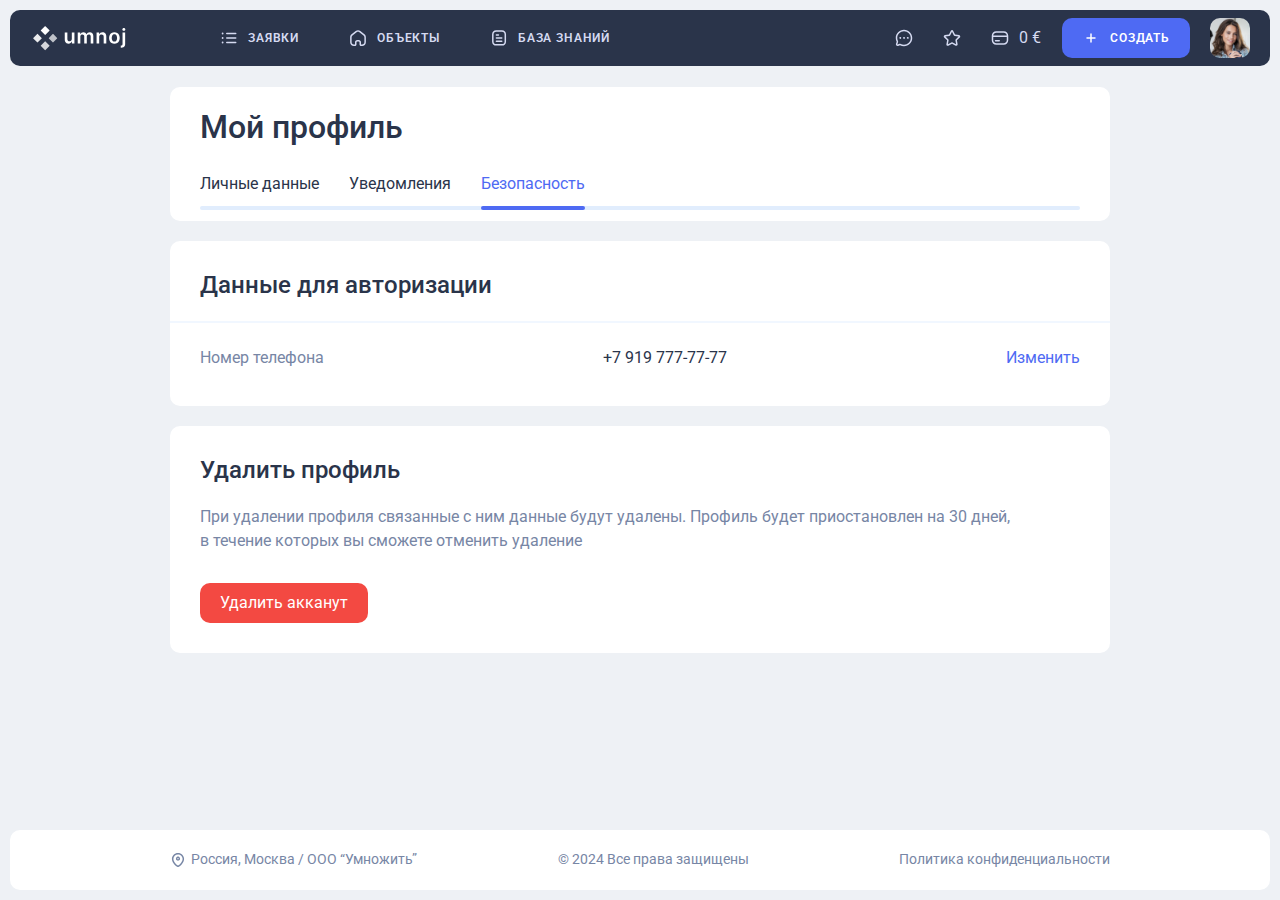
==== index.html @ 331d7b37 "safety" ====
<!DOCTYPE html>
<html lang="ru">
  <head>
    <meta charset="UTF-8" />
    <meta http-equiv="X-UA-Compatible" content="IE=edge" />
    <meta name="viewport" content="width=device-width, initial-scale=1.0" />
    <title>Umnoj Project</title>
    <link rel="stylesheet" href="css/style.css" />
    <link rel="stylesheet" href="css/media.css" />
  </head>

  <body>
    <header class="header">
      <div class="left">
        <a class="logo-dt" href="#">
          <img class="site-logo-dt" src="img/logo.svg" alt="" />
          <img class="site-logo-mob" src="img/logo-mob.svg" alt="" />
        </a>

        <nav class="nav-dt">
          <ul class="main-menu">
            <li>
              <a href="#"
                ><div class="icon">
                  <svg
                    xmlns="http://www.w3.org/2000/svg"
                    width="18"
                    height="18"
                    viewBox="0 0 18 18"
                    fill="none"
                  >
                    <path
                      fill-rule="evenodd"
                      clip-rule="evenodd"
                      d="M2.5875 3.59961C2.09044 3.59961 1.6875 4.00255 1.6875 4.49961C1.6875 4.99667 2.09044 5.39961 2.5875 5.39961H2.6625C3.15956 5.39961 3.5625 4.99667 3.5625 4.49961C3.5625 4.00255 3.15956 3.59961 2.6625 3.59961H2.5875ZM2.5875 8.09961C2.09044 8.09961 1.6875 8.50255 1.6875 8.99961C1.6875 9.49667 2.09044 9.89961 2.5875 9.89961H2.6625C3.15956 9.89961 3.5625 9.49667 3.5625 8.99961C3.5625 8.50255 3.15956 8.09961 2.6625 8.09961H2.5875ZM1.6875 13.4996C1.6875 13.0026 2.09044 12.5996 2.5875 12.5996H2.6625C3.15956 12.5996 3.5625 13.0026 3.5625 13.4996C3.5625 13.9967 3.15956 14.3996 2.6625 14.3996H2.5875C2.09044 14.3996 1.6875 13.9967 1.6875 13.4996ZM6.75 3.74961C6.33579 3.74961 6 4.0854 6 4.49961C6 4.91382 6.33579 5.24961 6.75 5.24961H15.75C16.1642 5.24961 16.5 4.91382 16.5 4.49961C16.5 4.0854 16.1642 3.74961 15.75 3.74961H6.75ZM6.75 8.24961C6.33579 8.24961 6 8.5854 6 8.99961C6 9.41382 6.33579 9.74961 6.75 9.74961H15.75C16.1642 9.74961 16.5 9.41382 16.5 8.99961C16.5 8.5854 16.1642 8.24961 15.75 8.24961H6.75ZM6.75 12.7496C6.33579 12.7496 6 13.0854 6 13.4996C6 13.9138 6.33579 14.2496 6.75 14.2496H15.75C16.1642 14.2496 16.5 13.9138 16.5 13.4996C16.5 13.0854 16.1642 12.7496 15.75 12.7496H6.75Z"
                      fill="#D5DAF1"
                    />
                  </svg>
                </div>
                Заявки</a
              >
              <ul class="submenu">
                <li>
                  <a href="#" class="active">
                    <div class="butt">
                      <svg
                        xmlns="http://www.w3.org/2000/svg"
                        width="18"
                        height="18"
                        viewBox="0 0 18 18"
                        fill="none"
                      >
                        <path
                          fill-rule="evenodd"
                          clip-rule="evenodd"
                          d="M10.3942 3.18125C9.57675 2.5359 8.42325 2.5359 7.6058 3.18125L3.4808 6.43783C2.94033 6.86452 2.625 7.51521 2.625 8.20381V13.125C2.625 14.3677 3.63236 15.375 4.875 15.375H6V13.125C6 11.8824 7.00736 10.875 8.25 10.875H9.75C10.9926 10.875 12 11.8824 12 13.125V15.375H13.125C14.3676 15.375 15.375 14.3677 15.375 13.125V8.20381C15.375 7.51521 15.0597 6.86452 14.5192 6.43783L10.3942 3.18125ZM6.67634 2.00392C8.03874 0.928338 9.96126 0.92834 11.3237 2.00393L15.4487 5.26051C16.3495 5.97166 16.875 7.05614 16.875 8.20381V13.125C16.875 15.1961 15.1961 16.875 13.125 16.875H12C11.1716 16.875 10.5 16.2034 10.5 15.375V13.125C10.5 12.7108 10.1642 12.375 9.75 12.375H8.25C7.83579 12.375 7.5 12.7108 7.5 13.125V15.375C7.5 16.2034 6.82843 16.875 6 16.875H4.875C2.80393 16.875 1.125 15.1961 1.125 13.125V8.20381C1.125 7.05614 1.65054 5.97165 2.55133 5.2605L6.67634 2.00392Z"
                          fill="white"
                        />
                      </svg>
                      <div class="item">
                        <span class="title">Покупатели</span>
                        <span class="descr">Заявки на покупку</span>
                      </div>
                    </div>
                  </a>
                </li>
                <li>
                  <a href="#" class="active">
                    <div class="butt">
                      <svg
                        xmlns="http://www.w3.org/2000/svg"
                        width="18"
                        height="18"
                        viewBox="0 0 18 18"
                        fill="none"
                      >
                        <path
                          fill-rule="evenodd"
                          clip-rule="evenodd"
                          d="M10.8004 2.70001C12.0004 2.70001 13.1254 3.22501 13.9504 4.05001C14.7754 4.87501 15.3004 6.00001 15.3004 7.27501C15.3004 8.47501 14.7754 9.60001 13.9504 10.425C12.8254 11.55 11.1754 12 9.60039 11.55L6.00039 15.15C5.92539 15.3 5.70039 15.375 5.55039 15.375L3.22539 15.6H3.15039C2.92539 15.6 2.77539 15.525 2.62539 15.375C2.47539 15.225 2.40039 15 2.40039 14.775L2.62539 12.45C2.62539 12.3 2.70039 12.15 2.85039 12L6.45039 8.40001C6.00039 6.82501 6.45039 5.17501 7.65039 4.05001C8.47539 3.15001 9.60039 2.70001 10.8004 2.70001ZM9.97539 10.125C11.0254 10.425 12.1504 10.125 12.9004 9.37501C13.4254 8.77501 13.8004 8.02501 13.8004 7.12501C13.8004 6.37501 13.5004 5.62501 12.9004 5.02501C11.7004 3.90001 9.75039 3.90001 8.62539 5.02501C7.87539 5.77501 7.57539 6.90001 7.87539 7.95001V8.02501C7.87539 8.06251 7.89414 8.10001 7.91289 8.13751C7.93164 8.17501 7.95039 8.21251 7.95039 8.25001C8.10039 8.47501 8.02539 8.85001 7.80039 9.07501L4.05039 12.825L3.97539 14.025L5.17539 13.95L8.92539 10.2C9.15039 9.97501 9.45039 9.90001 9.75039 10.05C9.78789 10.05 9.82539 10.0688 9.86289 10.0875C9.90039 10.1063 9.93789 10.125 9.97539 10.125ZM12.3754 6.37501C12.3754 6.78923 12.0396 7.12501 11.6254 7.12501C11.2112 7.12501 10.8754 6.78923 10.8754 6.37501C10.8754 5.9608 11.2112 5.62501 11.6254 5.62501C12.0396 5.62501 12.3754 5.9608 12.3754 6.37501Z"
                          fill="white"
                        />
                      </svg>
                      <div class="item">
                        <span class="title">Арендаторы</span>
                        <span class="descr">Заявки на аренду</span>
                      </div>
                    </div>
                  </a>
                </li>
                <li>
                  <a href="#">
                    <div class="butt">
                      <svg
                        xmlns="http://www.w3.org/2000/svg"
                        width="18"
                        height="18"
                        viewBox="0 0 18 18"
                        fill="none"
                      >
                        <path
                          fill-rule="evenodd"
                          clip-rule="evenodd"
                          d="M5.25 5.25C5.25 3.17893 6.92893 1.5 9 1.5C11.0711 1.5 12.75 3.17893 12.75 5.25C12.75 7.32107 11.0711 9 9 9C6.92893 9 5.25 7.32107 5.25 5.25ZM9 3C7.75736 3 6.75 4.00736 6.75 5.25C6.75 6.49264 7.75736 7.5 9 7.5C10.2426 7.5 11.25 6.49264 11.25 5.25C11.25 4.00736 10.2426 3 9 3ZM5.01557 11.9694C4.70639 12.0798 4.5 12.3727 4.5 12.701V13.6876C4.5 14.1218 4.88454 14.4553 5.31434 14.3939L6.03015 14.2916C8.00005 14.0102 9.99995 14.0102 11.9698 14.2916L12.6857 14.3939C13.1155 14.4553 13.5 14.1218 13.5 13.6876V12.701C13.5 12.3727 13.2936 12.0798 12.9844 11.9694C10.4078 11.0492 7.59216 11.0492 5.01557 11.9694ZM4.51107 10.5568C7.4139 9.52007 10.5861 9.52007 13.4889 10.5568C14.3951 10.8804 15 11.7388 15 12.701V13.6876C15 15.0346 13.807 16.0693 12.4735 15.8788L11.7577 15.7766C9.92852 15.5153 8.07148 15.5153 6.24228 15.7766L5.52647 15.8788C4.19302 16.0693 3 15.0346 3 13.6876V12.701C3 11.7388 3.60489 10.8804 4.51107 10.5568Z"
                          fill="white"
                        />
                      </svg>
                      <div class="item">
                        <span class="title">Собственники</span>
                        <span class="descr">Заявки на продажу</span>
                      </div>
                    </div>
                  </a>
                </li>
                <li>
                  <a href="#">
                    <div class="butt">
                      <svg
                        xmlns="http://www.w3.org/2000/svg"
                        width="18"
                        height="18"
                        viewBox="0 0 18 18"
                        fill="none"
                      >
                        <path
                          fill-rule="evenodd"
                          clip-rule="evenodd"
                          d="M6 2.25C4.75736 2.25 3.75 3.25736 3.75 4.5V13.5C3.75 14.7426 4.75736 15.75 6 15.75H12C13.2426 15.75 14.25 14.7426 14.25 13.5V6.75H12.75C11.5074 6.75 10.5 5.74264 10.5 4.5V2.25H6ZM12 3.57154V4.5C12 4.91421 12.3358 5.25 12.75 5.25H13.3987L12 3.57154ZM2.25 4.5C2.25 2.42893 3.92893 0.75 6 0.75H10.5474C11.2152 0.75 11.8484 1.0466 12.2759 1.55959L15.2285 5.10266C15.5655 5.50702 15.75 6.01672 15.75 6.54308V13.5C15.75 15.5711 14.0711 17.25 12 17.25H6C3.92893 17.25 2.25 15.5711 2.25 13.5V4.5ZM5.25 9C5.25 8.58579 5.58579 8.25 6 8.25H12C12.4142 8.25 12.75 8.58579 12.75 9C12.75 9.41421 12.4142 9.75 12 9.75H6C5.58579 9.75 5.25 9.41421 5.25 9ZM5.25 12.75C5.25 12.3358 5.58579 12 6 12H9C9.41421 12 9.75 12.3358 9.75 12.75C9.75 13.1642 9.41421 13.5 9 13.5H6C5.58579 13.5 5.25 13.1642 5.25 12.75Z"
                          fill="white"
                        />
                      </svg>
                      <div class="item">
                        <span class="title">Мои заявки</span>
                        <span class="descr">Заявки, созданные мной</span>
                      </div>
                    </div>
                  </a>
                </li>
                <a href="#" class="create-button">Создать заявку</a>
              </ul>
            </li>
            <li>
              <a href="#"
                ><div class="icon">
                  <svg
                    xmlns="http://www.w3.org/2000/svg"
                    width="18"
                    height="18"
                    viewBox="0 0 18 18"
                    fill="none"
                  >
                    <path
                      fill-rule="evenodd"
                      clip-rule="evenodd"
                      d="M10.3942 3.18128C9.57675 2.53593 8.42325 2.53593 7.6058 3.18128L3.4808 6.43786C2.94033 6.86455 2.625 7.51524 2.625 8.20384V13.125C2.625 14.3677 3.63236 15.375 4.875 15.375H6V13.125C6 11.8824 7.00736 10.875 8.25 10.875H9.75C10.9926 10.875 12 11.8824 12 13.125V15.375H13.125C14.3676 15.375 15.375 14.3677 15.375 13.125V8.20384C15.375 7.51524 15.0597 6.86455 14.5192 6.43786L10.3942 3.18128ZM6.67634 2.00395C8.03874 0.928368 9.96126 0.92837 11.3237 2.00396L15.4487 5.26054C16.3495 5.97169 16.875 7.05617 16.875 8.20384V13.125C16.875 15.1961 15.1961 16.875 13.125 16.875H12C11.1716 16.875 10.5 16.2035 10.5 15.375V13.125C10.5 12.7108 10.1642 12.375 9.75 12.375H8.25C7.83579 12.375 7.5 12.7108 7.5 13.125V15.375C7.5 16.2035 6.82843 16.875 6 16.875H4.875C2.80393 16.875 1.125 15.1961 1.125 13.125V8.20384C1.125 7.05617 1.65054 5.97169 2.55133 5.26053L6.67634 2.00395Z"
                      fill="#D5DAF1"
                    />
                  </svg>
                </div>
                объекты</a
              >
            </li>
            <li>
              <a href="#"
                ><div class="icon">
                  <svg
                    xmlns="http://www.w3.org/2000/svg"
                    width="18"
                    height="18"
                    viewBox="0 0 18 18"
                    fill="none"
                  >
                    <path
                      fill-rule="evenodd"
                      clip-rule="evenodd"
                      d="M11.9306 1.3125L11.931 1.3125C13.1434 1.3125 14.195 1.71351 14.9428 2.48524C15.6877 3.25405 16.0613 4.31858 16.0613 5.51775V12.4148C16.0613 13.6084 15.6904 14.6681 14.9516 15.4356C14.2101 16.2061 13.1668 16.6103 11.9634 16.6177L11.9587 16.6178L11.9544 16.6178L11.9416 16.6178L11.8927 16.6178L11.7085 16.6178L11.0539 16.6181L9.07201 16.6189L7.09198 16.6196L6.43968 16.6199L6.25695 16.62L6.20881 16.62L6.19647 16.62L6.19334 16.62H6.19256H6.19236L6.192 15.87L6.19229 16.62H6.192C4.97956 16.62 3.92808 16.219 3.18053 15.4472C2.43582 14.6783 2.0625 13.6138 2.0625 12.4148V5.51775C2.0625 4.32425 2.43314 3.26467 3.17175 2.49726C3.91314 1.72695 4.95631 1.32293 6.15963 1.31551L6.16425 1.31549V1.3155L6.16847 1.3155L6.1812 1.31549L6.23011 1.31547L6.41424 1.31537L7.06871 1.31503L9.05061 1.314L11.0308 1.31297L11.6832 1.31263L11.8659 1.31253L11.9141 1.31251L11.9264 1.3125L11.9296 1.3125L11.9303 1.3125L11.9305 1.3125L11.931 2.0625L11.9306 1.3125ZM11.9313 2.8125C11.9313 2.8125 11.9313 2.8125 11.9312 2.8125L11.9311 2.8125L11.931 2.8125L11.9303 2.8125L11.9272 2.8125L11.9149 2.81251L11.8667 2.81253L11.684 2.81263L11.0316 2.81297L9.05139 2.814L6.16686 2.8155C5.30121 2.82126 4.66917 3.10451 4.2525 3.53743C3.83273 3.97358 3.5625 4.63375 3.5625 5.51775V12.4148C3.5625 13.3037 3.83493 13.9668 4.25797 14.4036C4.67817 14.8374 5.31644 15.12 6.192 15.12H6.19276L6.19588 15.12L6.20822 15.12L6.25636 15.12L6.4391 15.1199L7.09139 15.1196L9.07143 15.1189L11.9541 15.1178C11.9548 15.1178 11.9555 15.1178 11.9562 15.1178C12.8217 15.112 13.454 14.8286 13.8709 14.3954C14.2909 13.959 14.5613 13.2986 14.5613 12.4148V5.51775C14.5613 4.62893 14.2887 3.96582 13.8655 3.52901C13.4451 3.09517 12.8067 2.81257 11.9313 2.8125ZM5.62181 5.89478C5.62181 5.48056 5.95759 5.14478 6.37181 5.14478H8.43806C8.85227 5.14478 9.18806 5.48056 9.18806 5.89478C9.18806 6.30899 8.85227 6.64478 8.43806 6.64478H6.37181C5.95759 6.64478 5.62181 6.30899 5.62181 5.89478ZM5.62172 9.02763C5.62172 8.61341 5.95751 8.27763 6.37172 8.27763H11.7867C12.2009 8.27763 12.5367 8.61341 12.5367 9.02763C12.5367 9.44184 12.2009 9.77763 11.7867 9.77763H6.37172C5.95751 9.77763 5.62172 9.44184 5.62172 9.02763ZM5.62172 12.1674C5.62172 11.7532 5.95751 11.4174 6.37172 11.4174H11.7867C12.2009 11.4174 12.5367 11.7532 12.5367 12.1674C12.5367 12.5816 12.2009 12.9174 11.7867 12.9174H6.37172C5.95751 12.9174 5.62172 12.5816 5.62172 12.1674Z"
                      fill="#D5DAF1"
                    />
                  </svg>
                </div>
                база знаний</a
              >
            </li>
          </ul>
        </nav>
      </div>
      <div class="right">
        <div class="buttons">
          <div class="button">
            <svg
              xmlns="http://www.w3.org/2000/svg"
              width="18"
              height="18"
              viewBox="0 0 18 18"
              fill="none"
            >
              <path
                fill-rule="evenodd"
                clip-rule="evenodd"
                d="M2.25 9C2.25 5.27208 5.27208 2.25 9 2.25C12.7279 2.25 15.75 5.27208 15.75 9C15.75 12.7279 12.7279 15.75 9 15.75C7.81307 15.75 6.69979 15.4443 5.73229 14.9079C5.36294 14.7031 4.90425 14.6411 4.46977 14.7947L2.57783 15.4632C2.45893 15.5052 2.34441 15.3907 2.38642 15.2718L3.08263 13.3015C3.23024 12.8838 3.17857 12.4431 2.99278 12.0817C2.5182 11.1587 2.25 10.1118 2.25 9ZM9 0.75C4.44365 0.75 0.75 4.44365 0.75 9C0.75 10.3559 1.07766 11.6374 1.65878 12.7676C1.66527 12.7802 1.66754 12.7907 1.66808 12.7971C1.66833 12.8 1.6682 12.8017 1.66811 12.8024L0.972119 14.772C0.509994 16.0799 1.76977 17.3396 3.07758 16.8775L4.96889 16.2092C4.96942 16.2091 4.97046 16.209 4.97211 16.2091C4.97279 16.2091 4.97357 16.2092 4.97446 16.2093C4.9811 16.21 4.99204 16.2126 5.00497 16.2198C6.18933 16.8764 7.55216 17.25 9 17.25C13.5563 17.25 17.25 13.5563 17.25 9C17.25 4.44365 13.5563 0.75 9 0.75ZM6.22501 9.03711C6.22501 9.55488 5.80527 9.97461 5.28751 9.97461C4.76974 9.97461 4.35001 9.55488 4.35001 9.03711C4.35001 8.51934 4.76974 8.09961 5.28751 8.09961C5.80527 8.09961 6.22501 8.51934 6.22501 9.03711ZM9.97501 9.03711C9.97501 9.55488 9.55527 9.97461 9.03751 9.97461C8.51974 9.97461 8.10001 9.55488 8.10001 9.03711C8.10001 8.51934 8.51974 8.09961 9.03751 8.09961C9.55527 8.09961 9.97501 8.51934 9.97501 9.03711ZM12.7875 9.97461C13.3053 9.97461 13.725 9.55488 13.725 9.03711C13.725 8.51934 13.3053 8.09961 12.7875 8.09961C12.2697 8.09961 11.85 8.51934 11.85 9.03711C11.85 9.55488 12.2697 9.97461 12.7875 9.97461Z"
                fill="#D5DAF1"
              />
            </svg>
          </div>
          <div class="button">
            <svg
              xmlns="http://www.w3.org/2000/svg"
              width="18"
              height="18"
              viewBox="0 0 18 18"
              fill="none"
            >
              <path
                fill-rule="evenodd"
                clip-rule="evenodd"
                d="M8.99916 2.77482L7.27733 6.24388L7.2758 6.24695C7.07512 6.64669 6.69371 6.9251 6.25398 6.9965L6.24137 6.99855L6.24135 6.99844L2.3978 7.55546L5.19252 10.2492L5.19543 10.252C5.51895 10.5672 5.6659 11.022 5.58972 11.4658L5.58917 11.469L4.91921 15.2743L8.3675 13.4665C8.771 13.2487 9.25605 13.2495 9.65873 13.4661L13.0942 15.2665L12.4266 11.4741C12.3421 11.0248 12.492 10.5619 12.8243 10.2472L15.5966 7.55489L11.757 6.99844L11.7531 6.99788L11.7531 6.99787C11.3061 6.93073 10.9197 6.64903 10.72 6.24199L8.99916 2.77482ZM8.56012 1.19584C8.90664 1.08014 9.28601 1.1066 9.61448 1.27201C9.88037 1.4053 10.0951 1.61921 10.2302 1.88138L10.2354 1.89146L10.2353 1.8915L12.038 5.5235L16.0616 6.10661C16.4257 6.15601 16.7526 6.34919 16.9726 6.63923C17.3932 7.19078 17.3311 7.97285 16.827 8.45093L13.9152 11.2787L14.6177 15.2686C14.6189 15.2757 14.6201 15.2828 14.6211 15.2899C14.7298 16.0307 14.2268 16.7227 13.487 16.8451L13.4801 16.8463L13.4801 16.8462C13.1861 16.8921 12.8853 16.8448 12.6203 16.7115L12.6091 16.7058L12.6092 16.7058L9.01342 14.8215L5.39379 16.7192L5.38295 16.7249L5.38291 16.7248C4.71442 17.0615 3.90604 16.8068 3.54529 16.16L3.53704 16.1449C3.39757 15.8807 3.34628 15.5753 3.39588 15.2761L3.39711 15.2686L3.39714 15.2686L4.09954 11.2791L1.1628 8.44844L1.15369 8.43966L1.15377 8.43959C0.616448 7.90392 0.615693 7.03517 1.14982 6.49775L1.15143 6.49613L1.15293 6.49463C1.16128 6.48628 1.16983 6.47813 1.17857 6.47018C1.38155 6.28551 1.63506 6.15873 1.9116 6.11056C1.91862 6.10934 1.92566 6.10822 1.93271 6.1072L5.96029 5.5235L7.76177 1.89394C7.92283 1.56439 8.21026 1.31191 8.56012 1.19584Z"
                fill="#D5DAF1"
              />
            </svg>
          </div>
          <div class="button">
            <svg
              xmlns="http://www.w3.org/2000/svg"
              width="18"
              height="18"
              viewBox="0 0 18 18"
              fill="none"
            >
              <path
                fill-rule="evenodd"
                clip-rule="evenodd"
                d="M0.75 6.75C0.75 4.26472 2.76472 2.25 5.25 2.25H12.75C15.2353 2.25 17.25 4.26472 17.25 6.75V7.125V11.25C17.25 13.7353 15.2353 15.75 12.75 15.75H5.25C2.76472 15.75 0.75 13.7353 0.75 11.25V7.125V6.75ZM2.25 7.875V11.25C2.25 12.9069 3.59315 14.25 5.25 14.25H12.75C14.4069 14.25 15.75 12.9069 15.75 11.25V7.875H2.25ZM15.7268 6.375H2.27321C2.45775 4.89513 3.72014 3.75 5.25 3.75H12.75C14.2799 3.75 15.5423 4.89513 15.7268 6.375ZM3.75 11.625C3.75 11.2108 4.08579 10.875 4.5 10.875H8.25C8.66421 10.875 9 11.2108 9 11.625C9 12.0392 8.66421 12.375 8.25 12.375H4.5C4.08579 12.375 3.75 12.0392 3.75 11.625Z"
                fill="#D5DAF1"
              /></svg
            ><span>0 €</span>
          </div>
        </div>
        <div class="create">
          <svg
            xmlns="http://www.w3.org/2000/svg"
            width="18"
            height="18"
            viewBox="0 0 18 18"
            fill="none"
          >
            <path
              fill-rule="evenodd"
              clip-rule="evenodd"
              d="M9 4.25C9.41421 4.25 9.75 4.58579 9.75 5V8.2501H13C13.4142 8.2501 13.75 8.58588 13.75 9.0001C13.75 9.41431 13.4142 9.7501 13 9.7501H9.75V13C9.75 13.4142 9.41421 13.75 9 13.75C8.58578 13.75 8.25 13.4142 8.25 13V9.7501H5C4.58579 9.7501 4.25 9.41431 4.25 9.0001C4.25 8.58588 4.58579 8.2501 5 8.2501H8.25V5C8.25 4.58579 8.58578 4.25 9 4.25Z"
              fill="white"
            /></svg
          >создать
        </div>
        <div class="avatar">
          <img src="img/b246d6427f2cd9bc9287eee5fef7f5a1.png" alt="" />
        </div>
      </div>
    </header>
    <main>
      <section class="head-profile">
        <div class="container">
          <div class="wrapper">
            <h3>Мой профиль</h3>
            <ul>
              <li class="personal-data-btn ">Личные данные</li>
              <li class="notifications-btn">Уведомления</li>
              <li class="safety-btn active">Безопасность</li>
            </ul>
          </div>
        </div>
      </section>
      <div class="safety active">
        <section class="">
          <div class="container">
            <div class="wrapper">
              <h4>Данные для авторизации</h4>
              <div class="line"></div>
              <ul>
                <li>
                  <div class="title">Номер телефона</div>
                  <div class="phone">+7 919 777-77-77</div>
                  <div class="edit">Изменить</div>
                </li>
              </ul>
            </div>
          </div>
        </section>
        <section>
          <div class="container">
            <div class="wrapper">
              <h4>Удалить профиль</h4>
              <div class="info">При удалении профиля связанные с ним данные будут удалены. Профиль будет приостановлен на 30 дней, в течение которых вы сможете отменить удаление</div>
              <div class="delete-butt">Удалить акканут</div>
            </div>
          </div>
        </section>
      </div>
      <div class="notifications">
        <section class="your-notifications">
          <div class="container">
            <div class="wrapper">
              <h4>Ваши уведомления</h4>
              <div class="line"></div>
              <ul>
                <li>
                  <div class="title">Все входящие сообщения</div>
                  <div class="toggle"><div class="circle"></div></div>
                </li>
                <li>
                  <div class="title">Новые, подходящие мне заявки</div>
                  <div class="toggle"><div class="circle"></div></div>
                </li>
                <li>
                  <div class="title">Отклики на мои заявки</div>
                  <div class="toggle"><div class="circle"></div></div>
                </li>
                <li>
                  <div class="title">Получение контактов</div>
                  <div class="toggle"><div class="circle"></div></div>
                </li>
                <li>
                  <div class="title">Акции и новости Umnoj</div>
                  <div class="toggle"><div class="circle"></div></div>
                </li>
              </ul>
            </div>
          </div>
        </section>
        <section class="list-notifications">
          <div class="container">
            <div class="wrapper">
              <h4>Где вы получаете уведомления</h4>
              <div class="line"></div>
              <ul>
                <li>
                  <div class="title">
                    По эл. почте<span> — info@umnoj.com</span>
                  </div>
                  <div class="right">
                    <div class="edit">Изменить</div>
                    <div class="toggle"><div class="circle"></div></div>
                  </div>
                </li>
                <li>
                  <div class="title">В Telegram</div>
                  <div class="right">
                    <div class="edit">Добавить Telegram</div>
                    <div class="toggle"><div class="circle"></div></div>
                  </div>
                </li>
              </ul>
            </div>
          </div>
        </section>
      </div>
      <div class="personal-data ">
        <section class="info-profile">
          <div class="container">
            <div class="wrapper">
              <div class="cart">
                <div class="avatar">
                  <img src="img/b246d6427f2cd9bc9287eee5fef7f5a1.png" alt="" />
                </div>
                <div class="id-info">
                  <div class="id-prf">ID: <span>2348212</span></div>
                  <div class="time-prf">На сайте: <span>8 месяцев</span></div>
                </div>
                <div class="info-prf">
                  <h4>Светлана Гридасова</h4>
                  <span>Агент</span>
                  <span>Россия / Москва</span>
                  <div class="passport">
                    <div class="icon pass-true">
                      <svg
                        xmlns="http://www.w3.org/2000/svg"
                        width="24"
                        height="24"
                        viewBox="0 0 24 24"
                        fill="none"
                      >
                        <path
                          fill-rule="evenodd"
                          clip-rule="evenodd"
                          d="M10.1957 1.84087C9.38443 1.49548 8.58061 1.15327 7.84882 1.44121C7.72101 1.4915 7.59433 1.54405 7.46883 1.5988C6.7484 1.91309 6.42196 2.72312 6.09252 3.5406C5.84624 4.1517 5.59829 4.76697 5.18282 5.18245C4.76733 5.59794 4.15203 5.84588 3.5409 6.09215C2.72339 6.42158 1.91336 6.748 1.59904 7.46843C1.54424 7.59402 1.49166 7.7208 1.44133 7.84871C1.15339 8.58049 1.4956 9.38432 1.84099 10.1956C2.0991 10.8019 2.35898 11.4124 2.35898 12C2.35898 12.5877 2.0991 13.1982 1.84099 13.8045C1.4956 14.6157 1.15339 15.4196 1.44132 16.1514C1.49161 16.2792 1.54415 16.4058 1.59889 16.5313C1.9132 17.2518 2.72328 17.5782 3.54083 17.9076C4.15199 18.1539 4.76731 18.4019 5.18281 18.8174C5.59831 19.2329 5.84626 19.8482 6.09253 20.4594C6.42197 21.2769 6.74839 22.087 7.46885 22.4013C7.59435 22.456 7.72104 22.5086 7.84885 22.5589C8.58064 22.8468 9.38446 22.5046 10.1958 22.1592C10.802 21.9011 11.4125 21.6412 12.0002 21.6412C12.5879 21.6412 13.1983 21.9011 13.8046 22.1592C14.6159 22.5046 15.4197 22.8468 16.1515 22.5589C16.2793 22.5086 16.4059 22.4561 16.5314 22.4013C17.2519 22.087 17.5783 21.2768 17.9077 20.4591C18.154 19.8478 18.4019 19.2323 18.8175 18.8167C19.233 18.4012 19.8484 18.1533 20.4596 17.907C21.2773 17.5775 22.0875 17.2511 22.4018 16.5305C22.4564 16.4053 22.5088 16.2789 22.559 16.1514C22.8469 15.4196 22.5047 14.6157 22.1593 13.8045C21.9012 13.1982 21.6413 12.5877 21.6413 12C21.6413 11.4124 21.9012 10.8019 22.1593 10.1956C22.5047 9.38433 22.8469 8.5805 22.559 7.84872C22.5086 7.7207 22.456 7.59381 22.4011 7.46811C22.0868 6.74771 21.2768 6.4213 20.4594 6.09188C19.8483 5.84562 19.233 5.59768 18.8175 5.18219C18.402 4.76674 18.1541 4.15153 17.9078 3.54049C17.5784 2.72306 17.2519 1.91309 16.5315 1.59881C16.406 1.54405 16.2793 1.4915 16.1515 1.4412C15.4197 1.15326 14.6159 1.49548 13.8046 1.84087C13.1983 2.09898 12.5878 2.35887 12.0001 2.35887C11.4125 2.35887 10.802 2.09898 10.1957 1.84087ZM16.0134 10.7333C16.4184 10.3578 16.4423 9.72508 16.0668 9.32011C15.6912 8.91513 15.0585 8.89126 14.6536 9.26678L11.0198 12.6363L9.34677 11.085C8.9418 10.7094 8.30909 10.7333 7.93357 11.1383C7.55805 11.5433 7.58192 12.176 7.98689 12.5515L10.3398 14.7333C10.7234 15.089 11.3162 15.089 11.6997 14.7333L16.0134 10.7333Z"
                          fill="#0AB258"
                        />
                      </svg>
                    </div>
                    <span>Паспорт подтвержден</span>
                  </div>
                  <div class="raiting">
                    <div class="stars">
                      <svg
                        xmlns="http://www.w3.org/2000/svg"
                        width="24"
                        height="25"
                        viewBox="0 0 24 25"
                        fill="none"
                      >
                        <path
                          fill-rule="evenodd"
                          clip-rule="evenodd"
                          d="M12.7514 3.46659L15.1904 8.38059C15.3114 8.62859 15.5464 8.80059 15.8194 8.84159L21.2774 9.63259C21.4984 9.66159 21.6984 9.77859 21.8334 9.95659C22.0874 10.2876 22.0494 10.7596 21.7444 11.0456L17.7904 14.8856C17.5904 15.0726 17.5004 15.3506 17.5524 15.6186L18.5054 21.0316C18.5714 21.4816 18.2664 21.8996 17.8194 21.9736C17.6334 22.0026 17.4434 21.9726 17.2764 21.8886L12.4084 19.3376C12.1644 19.2046 11.8704 19.2046 11.6274 19.3376L6.72738 21.9066C6.31838 22.1126 5.82238 21.9576 5.60038 21.5596C5.51538 21.3986 5.48438 21.2126 5.51438 21.0316L6.46738 15.6186C6.51338 15.3506 6.42438 15.0756 6.22938 14.8856L2.24438 11.0446C1.91938 10.7206 1.91838 10.1946 2.24238 9.86859L2.24438 9.86659C2.37738 9.74559 2.54238 9.66359 2.72038 9.63259L8.17838 8.84159C8.44938 8.79759 8.68438 8.62559 8.80738 8.38059L11.2464 3.46659C11.3434 3.26659 11.5174 3.11359 11.7284 3.04359C11.9394 2.97259 12.1704 2.98859 12.3704 3.08959C12.5344 3.17159 12.6674 3.30359 12.7514 3.46659Z"
                          fill="#FFD64C"
                        />
                      </svg>
                      <span>4.8</span>
                    </div>
                    <div class="line"></div>
                    <div class="reviews">
                      <span>28 отзывов</span>
                    </div>
                  </div>
                </div>
              </div>
              <div class="buttons">
                <a href="#" class="phone">
                  <svg
                    xmlns="http://www.w3.org/2000/svg"
                    width="19"
                    height="18"
                    viewBox="0 0 19 18"
                    fill="none"
                  >
                    <path
                      d="M14.7965 15.1637C13.3308 16.6295 9.57712 15.2522 6.41245 12.0875C3.24779 8.92288 1.87054 5.1692 3.33628 3.70346L4.30135 2.73839C4.9676 2.07214 6.06541 2.08975 6.75338 2.77772L8.24819 4.27254C8.93616 4.96051 8.95378 6.05832 8.28753 6.72456L8.08024 6.93185C7.72053 7.29157 7.68534 7.87186 8.01958 8.2769C8.34198 8.66759 8.68955 9.05674 9.06641 9.43359C9.44326 9.81045 9.83241 10.158 10.2231 10.4804C10.6281 10.8147 11.2084 10.7795 11.5681 10.4198L11.7754 10.2125C12.4417 9.54622 13.5395 9.56384 14.2275 10.2518L15.7223 11.7466C16.4102 12.4346 16.4279 13.5324 15.7616 14.1986L14.7965 15.1637Z"
                      fill="white"
                    />
                  </svg>
                  <span>+7 919 777-77-77</span>
                </a>
                <a href="#" class="telegram">
                  <svg
                    xmlns="http://www.w3.org/2000/svg"
                    width="19"
                    height="18"
                    viewBox="0 0 19 18"
                    fill="none"
                  >
                    <path
                      d="M16.5 3.46053L14.2855 15.4588C14.2855 15.4588 13.9756 16.2907 13.1244 15.8917L8.01495 11.6814L7.99126 11.669C8.68143 11.0029 14.0333 5.83145 14.2673 5.59703C14.6294 5.23398 14.4046 5.01785 13.9841 5.2921L6.07869 10.6876L3.02879 9.5847C3.02879 9.5847 2.54882 9.40122 2.50265 9.00226C2.45587 8.60264 3.04458 8.38651 3.04458 8.38651L15.4781 3.14449C15.4781 3.14449 16.5 2.66195 16.5 3.46053Z"
                      fill="white"
                    />
                  </svg>
                  <span>Telegram</span>
                </a>
                <a href="#" class="whatsapp">
                  <svg
                    xmlns="http://www.w3.org/2000/svg"
                    width="18"
                    height="18"
                    viewBox="0 0 18 18"
                    fill="none"
                  >
                    <path
                      d="M14.6585 2.78255C13.1532 1.28255 11.1463 0.449219 9.02779 0.449219C4.62361 0.449219 1.05566 4.00477 1.05566 8.39366C1.05566 9.78255 1.44591 11.1714 2.1149 12.3381L1.22601 15.6156C1.12539 15.9866 1.46359 16.3276 1.83541 16.2301L5.23685 15.3381C6.40758 15.9492 7.68981 16.2826 9.02779 16.2826C13.432 16.2826 16.9999 12.727 16.9999 8.33811C16.9442 6.28255 16.1637 4.28255 14.6585 2.78255ZM12.8745 11.227C12.7072 11.6714 11.9267 12.1159 11.5365 12.1714C11.202 12.227 10.756 12.227 10.31 12.1159C10.0313 12.0048 9.64103 11.8937 9.19504 11.6714C7.18807 10.8381 5.90584 8.83811 5.79434 8.67144C5.68284 8.56033 4.95811 7.61588 4.95811 6.61588C4.95811 5.61588 5.45985 5.17144 5.62709 4.94922C5.79434 4.727 6.01734 4.727 6.18458 4.727C6.29608 4.727 6.46333 4.727 6.57483 4.727C6.68633 4.727 6.85357 4.67144 7.02082 5.06033C7.18807 5.44922 7.57831 6.44922 7.63406 6.50477C7.68981 6.61589 7.68981 6.727 7.63406 6.83811C7.57831 6.94922 7.52256 7.06033 7.41106 7.17144C7.29957 7.28255 7.18807 7.44922 7.13232 7.50477C7.02082 7.61589 6.90932 7.727 7.02082 7.89366C7.13232 8.11588 7.52256 8.727 8.1358 9.28255C8.91629 9.94922 9.52953 10.1714 9.75253 10.2826C9.97553 10.3937 10.087 10.3381 10.1985 10.227C10.31 10.1159 10.7003 9.67144 10.8118 9.44922C10.9233 9.227 11.0905 9.28255 11.2578 9.33811C11.425 9.39366 12.4285 9.89366 12.5957 10.0048C12.8187 10.1159 12.9302 10.1714 12.986 10.227C13.0417 10.3937 13.0417 10.7826 12.8745 11.227Z"
                      fill="white"
                    />
                  </svg>
                  <span>WhatsApp</span>
                </a>
                <a href="#" class="viber">
                  <svg
                    xmlns="http://www.w3.org/2000/svg"
                    width="19"
                    height="18"
                    viewBox="0 0 19 18"
                    fill="none"
                  >
                    <path
                      d="M14.1099 1.37977C11.3874 0.873411 8.56021 0.873411 5.8377 1.37977C4.63351 1.63294 3.11518 3.05074 2.8534 4.16472C2.3822 6.34204 2.3822 8.57 2.8534 10.7473C3.16754 11.8613 4.68586 13.2791 5.8377 13.5323C5.89005 13.5323 5.94241 13.5829 5.94241 13.6336V16.8236C5.94241 16.9755 6.15183 17.0768 6.25655 16.9249L7.82723 15.3552C7.82723 15.3552 9.08377 14.0893 9.29319 13.8867C9.29319 13.8867 9.34555 13.8361 9.39791 13.8361C10.9686 13.8867 12.5916 13.7348 14.1623 13.4816C15.3665 13.2285 16.8848 11.8107 17.1466 10.6967C17.6178 8.51937 17.6178 6.29141 17.1466 4.11408C16.8325 3.05074 15.3141 1.63294 14.1099 1.37977ZM14.1623 10.8992C13.9005 11.4056 13.5864 11.8107 13.0628 12.0639C12.9058 12.1145 12.7487 12.1651 12.5916 12.2158C12.3822 12.1651 12.2251 12.1145 12.0681 12.0639C10.3927 11.4056 8.82199 10.4942 7.56545 9.17763C6.88482 8.4181 6.3089 7.55729 5.8377 6.64586C5.62827 6.19014 5.41885 5.78505 5.26178 5.32933C5.10471 4.92425 5.36649 4.51917 5.62827 4.21535C5.89005 3.91154 6.20419 3.709 6.57068 3.55709C6.83246 3.40518 7.09424 3.50646 7.30367 3.709C7.72251 4.21535 8.14136 4.72171 8.4555 5.2787C8.66492 5.63315 8.61256 6.03823 8.24607 6.29141C8.14136 6.34204 8.089 6.39268 7.98429 6.49395C7.93194 6.54458 7.82722 6.59522 7.77487 6.69649C7.67015 6.8484 7.67016 7.0003 7.72251 7.15221C8.14136 8.31683 8.9267 9.22826 10.1309 9.73462C10.3403 9.83589 10.4974 9.88653 10.7592 9.88653C11.1257 9.83589 11.2827 9.43081 11.5445 9.22826C11.8063 9.02572 12.1204 9.02572 12.4346 9.17763C12.6963 9.32954 12.9581 9.53208 13.2722 9.73462C13.534 9.93716 13.7958 10.0891 14.0576 10.2916C14.2147 10.3929 14.267 10.6461 14.1623 10.8992ZM11.9633 7.10158C11.8586 7.10158 11.911 7.10158 11.9633 7.10158C11.7539 7.10158 11.7016 7.0003 11.6492 6.8484C11.6492 6.74713 11.6492 6.59522 11.5969 6.49395C11.5445 6.29141 11.4398 6.08887 11.2304 5.93696C11.1257 5.88632 11.0209 5.83569 10.9162 5.78505C10.7592 5.73442 10.6545 5.73442 10.4974 5.73442C10.3403 5.68378 10.288 5.58251 10.288 5.4306C10.288 5.32933 10.445 5.22806 10.5497 5.22806C11.3874 5.2787 12.0157 5.73442 12.1204 6.69649C12.1204 6.74713 12.1204 6.8484 12.1204 6.89903C12.1204 7.0003 12.0681 7.10158 11.9633 7.10158ZM11.4398 4.87361C11.178 4.77234 10.9162 4.67107 10.6021 4.62044C10.4974 4.62044 10.3403 4.5698 10.2356 4.5698C10.0785 4.5698 9.97382 4.46853 10.0262 4.31662C10.0262 4.16472 10.1309 4.06345 10.288 4.11408C10.8115 4.16472 11.2827 4.26599 11.7539 4.46853C12.6963 4.92425 13.2199 5.68378 13.377 6.69649C13.377 6.74713 13.377 6.79776 13.377 6.8484C13.377 6.94967 13.377 7.05094 13.377 7.20284C13.377 7.25348 13.377 7.30412 13.377 7.35475C13.3246 7.55729 12.9581 7.60793 12.9058 7.35475C12.9058 7.30412 12.8534 7.20285 12.8534 7.15221C12.8534 6.69649 12.7487 6.24077 12.5393 5.83569C12.2251 5.37997 11.8586 5.07616 11.4398 4.87361ZM14.267 7.91174C14.1099 7.91174 14.0052 7.75984 14.0052 7.60793C14.0052 7.30412 13.9529 7.0003 13.9005 6.69649C13.6911 5.07615 12.3298 3.75963 10.7068 3.50646C10.445 3.45582 10.1832 3.45582 9.97382 3.40518C9.81675 3.40518 9.60733 3.40519 9.55497 3.20264C9.50262 3.05074 9.65968 2.89883 9.81675 2.89883C9.86911 2.89883 9.92147 2.89883 9.92147 2.89883C10.0262 2.89883 12.0681 2.94947 9.92147 2.89883C12.1204 2.94947 13.9529 4.36726 14.3194 6.49395C14.3717 6.8484 14.4241 7.20285 14.4241 7.60793C14.5288 7.75984 14.4241 7.91174 14.267 7.91174Z"
                      fill="white"
                    />
                  </svg>
                  <span>Viber</span>
                </a>
                <a href="#" class="zoom">
                  <svg
                    xmlns="http://www.w3.org/2000/svg"
                    width="18"
                    height="18"
                    viewBox="0 0 18 18"
                    fill="none"
                  >
                    <path
                      d="M2 4.45384V10.527C2.00269 11.1857 2.22605 11.8161 2.62099 12.2799C3.01594 12.7436 3.55015 13.0026 4.10624 13H11.5797C11.6807 13.0006 11.7778 12.9537 11.8497 12.8695C11.9215 12.7854 11.9623 12.671 11.963 12.5513V6.47821C11.9604 5.81951 11.737 5.18903 11.3421 4.72531C10.9471 4.26159 10.4129 4.00258 9.85681 4.00519H2.38568C2.33546 4.00454 2.28563 4.01565 2.23904 4.03786C2.19245 4.06008 2.15002 4.09297 2.11419 4.13465C2.07836 4.17633 2.04983 4.22599 2.03023 4.28076C2.01064 4.33553 2.00036 4.39435 2 4.45384ZM12.4388 6.8229L15.5243 4.15292C15.7921 3.88975 16 3.95595 16 4.43195V12.5732C16 13.1149 15.746 13.0492 15.5243 12.8517L12.4388 10.1877V6.8229Z"
                      fill="white"
                    />
                  </svg>
                  <span>Zoom</span>
                </a>
              </div>
            </div>
          </div>
        </section>
        <section class="data-profile">
          <div class="container">
            <div class="wrapper">
              <ul>
                <li><span>176</span>Отправлено предложений</li>
                <li><span>19</span>Получено предложений</li>
                <li><span>45</span>Получено контактов</li>
                <li><span>16</span>Совершено сделок</li>
                <li><span>0</span>Создано <br />объектов</li>
                <li><span>228</span>Просмотров профиля</li>
              </ul>
            </div>
          </div>
        </section>
        <section class="about-profile">
          <div class="container">
            <div class="wrapper">
              <h3>О себе</h3>
              <div class="line"></div>
              <div class="text">
                Отзывы моих клиентов говорят о моем функционале на всех этапах
                сотрудничества намного лучше чем я сама могу рассказать, когда
                клиент обращается ко мне либо к любому другому специалисту он
                хочет получить качественные услуги (это правило я усвоила много
                лет назад) именно поэтому каждый новый клиент который
                сотрудничает со мной получает намного больше чем просто услугу,
                я с удовольствием делюсь своими знаниями Я сама могу рассказать,
                когда клиент обращается ко мне либо к любому другому специалисту
                он хочет получить качественные услуги (это правило я усвоил
                много лет назад) именно поэтому каждый новый клиент который
                сотрудничает со мной получает намного больше чем просто услугу,
                я с удовольствием делюсь своими Отзывы моих клиентов говорят о
                моем функционале на всех этапах сотрудничества намного лучше чем
                я сама могу рассказать, когда клиент обращается ко мне либо к
                любому другому специалисту он хочет получить качественные услуги
                (это правило я усвоила много лет назад) именно поэтому каждый
                новый клиент который сотрудничает со мной получает намного
                больше чем просто услугу, я с удовольствием делюсь своими
                знаниями Я сама могу рассказать, когда клиент обращается ко мне
                либо к любому другому специалисту он хочет получить качественные
                услуги (это правило я усвоил много лет назад) именно поэтому
                каждый новый клиент который сотрудничает со мной получает
                намного больше чем просто услугу, я с удовольствием делюсь
                своими
              </div>
              <div class="butt-more">
                Открыть еще
                <svg
                  xmlns="http://www.w3.org/2000/svg"
                  width="18"
                  height="18"
                  viewBox="0 0 18 18"
                  fill="none"
                >
                  <path
                    fill-rule="evenodd"
                    clip-rule="evenodd"
                    d="M3.96967 7.21967C4.26256 6.92678 4.73744 6.92678 5.03033 7.21967L9 11.1893L12.9697 7.21967C13.2626 6.92678 13.7374 6.92678 14.0303 7.21967C14.3232 7.51256 14.3232 7.98744 14.0303 8.28033L9.88388 12.4268C9.39573 12.9149 8.60427 12.9149 8.11612 12.4268L3.96967 8.28033C3.67678 7.98744 3.67678 7.51256 3.96967 7.21967Z"
                    fill="#4E6AF3"
                  />
                </svg>
              </div>
              <h4>Видео <span>1</span></h4>
              <div class="videos">
                <div class="item">
                  <img src="img/b246d6427f2cd9bc9287eee5fef7f5a1.png" alt="" />
                  <div class="play">
                    <svg
                      xmlns="http://www.w3.org/2000/svg"
                      width="40"
                      height="40"
                      viewBox="0 0 40 40"
                      fill="none"
                    >
                      <circle cx="20" cy="20" r="20" fill="#3A465D" />
                      <path
                        d="M26.384 19.179C26.9528 19.5771 26.9528 20.4195 26.384 20.8176L18.1281 26.5952C17.4653 27.059 16.5547 26.5849 16.5547 25.7759L16.5547 14.2206C16.5547 13.4117 17.4653 12.9375 18.128 13.4013L26.384 19.179Z"
                        fill="white"
                      />
                    </svg>
                  </div>
                </div>
              </div>
            </div>
          </div>
        </section>
        <section class="param-profile">
          <div class="container">
            <div class="wrapper">
              <h3>Параметры недвижимости</h3>
              <div class="subtitle">
                Параметры недвижимости, которой сейчас занимаюсь
              </div>
              <div class="item">
                <div class="title">Город недвижимости</div>
                <ul>
                  <li>Москва</li>
                  <li>Санкт-Петербург</li>
                </ul>
              </div>
              <div class="item">
                <div class="title">Формат сделки</div>
                <ul>
                  <li>Покупка</li>
                </ul>
              </div>
              <div class="item">
                <div class="title">Тип недвижимости</div>
                <ul>
                  <li>Квартира</li>
                  <li>Апартаменты</li>
                  <li>Пентхаус</li>
                  <li>Лофт</li>
                  <li>Коттедж</li>
                  <li>Частный дом</li>
                  <li>Вилла</li>
                  <li>Дуплекс</li>
                  <li>Таунхаус</li>
                  <li>Усадьба</li>
                  <li>Особняк</li>
                  <li>Поместье</li>
                  <li>Мезонет</li>
                  <li>Замок</li>
                  <li>Участок земли</li>
                  <li>Остров</li>
                  <li>Виноградник</li>
                </ul>
              </div>
              <div class="item noborder">
                <div class="title">Состояние</div>
                <ul>
                  <li>Новая</li>
                </ul>
              </div>
            </div>
          </div>
        </section>
        <section class="sertificats-profile">
          <div class="container">
            <div class="wrapper">
              <h3>Лицензии и сертификаты <span>2</span></h3>
              <div class="line"></div>
              <div class="items">
                <div class="item">
                  <img src="img/1c92154cc172c564fdeca98396bacd44.png" alt="" />
                </div>
                <div class="item">
                  <img src="img/45c721257877ecac60ed3491fd884218.png" alt="" />
                </div>
              </div>
            </div>
          </div>
        </section>
        <section class="edit-profile">
          <div class="container">
            <div class="wrapper">
              <div class="edit-butt">
                <svg
                  xmlns="http://www.w3.org/2000/svg"
                  width="19"
                  height="18"
                  viewBox="0 0 19 18"
                  fill="none"
                >
                  <path
                    fill-rule="evenodd"
                    clip-rule="evenodd"
                    d="M14.2833 8.22265L10.0946 4.03396L11.0715 3.07349C11.8492 2.30884 13.1101 2.30884 13.8878 3.07349L15.2959 4.45801C16.0736 5.22266 16.0736 6.4624 15.2959 7.22705L14.2833 8.22265ZM3.00597 14.4151L3.35175 11.2754C3.40063 10.8315 3.60235 10.4173 3.92345 10.1016L9.02499 5.08565L13.2137 9.27434L8.06573 14.3359C7.79543 14.6017 7.45306 14.7854 7.07949 14.865L4.20685 15.4773C3.54282 15.6188 2.93283 15.0793 3.00597 14.4151ZM11.7756 14.6199C11.3614 14.6199 11.0256 14.9557 11.0256 15.3699C11.0256 15.7841 11.3614 16.1199 11.7756 16.1199H16C16.4142 16.1199 16.75 15.7841 16.75 15.3699C16.75 14.9557 16.4142 14.6199 16 14.6199H11.7756Z"
                    fill="#3A465D"
                  />
                </svg>
                Редактировать профиль
              </div>
            </div>
          </div>
        </section>
      </div>
    </main>
    <footer class="footer">
      <div class="wrapp mob">
        <div class="butt-add">
          <img src="img/btn.svg" alt="" />
        </div>
        <div class="navigations">
          <div class="left">
            <div class="butt">
              <svg
                xmlns="http://www.w3.org/2000/svg"
                width="18"
                height="18"
                viewBox="0 0 18 18"
                fill="none"
              >
                <path
                  fill-rule="evenodd"
                  clip-rule="evenodd"
                  d="M2.5875 3.59961C2.09044 3.59961 1.6875 4.00255 1.6875 4.49961C1.6875 4.99667 2.09044 5.39961 2.5875 5.39961H2.6625C3.15956 5.39961 3.5625 4.99667 3.5625 4.49961C3.5625 4.00255 3.15956 3.59961 2.6625 3.59961H2.5875ZM2.5875 8.09961C2.09044 8.09961 1.6875 8.50255 1.6875 8.99961C1.6875 9.49667 2.09044 9.89961 2.5875 9.89961H2.6625C3.15956 9.89961 3.5625 9.49667 3.5625 8.99961C3.5625 8.50255 3.15956 8.09961 2.6625 8.09961H2.5875ZM1.6875 13.4996C1.6875 13.0026 2.09044 12.5996 2.5875 12.5996H2.6625C3.15956 12.5996 3.5625 13.0026 3.5625 13.4996C3.5625 13.9967 3.15956 14.3996 2.6625 14.3996H2.5875C2.09044 14.3996 1.6875 13.9967 1.6875 13.4996ZM6.75 3.74961C6.33579 3.74961 6 4.0854 6 4.49961C6 4.91382 6.33579 5.24961 6.75 5.24961H15.75C16.1642 5.24961 16.5 4.91382 16.5 4.49961C16.5 4.0854 16.1642 3.74961 15.75 3.74961H6.75ZM6.75 8.24961C6.33579 8.24961 6 8.5854 6 8.99961C6 9.41382 6.33579 9.74961 6.75 9.74961H15.75C16.1642 9.74961 16.5 9.41382 16.5 8.99961C16.5 8.5854 16.1642 8.24961 15.75 8.24961H6.75ZM6.75 12.7496C6.33579 12.7496 6 13.0854 6 13.4996C6 13.9138 6.33579 14.2496 6.75 14.2496H15.75C16.1642 14.2496 16.5 13.9138 16.5 13.4996C16.5 13.0854 16.1642 12.7496 15.75 12.7496H6.75Z"
                  fill="#B8C6E3"
                />
              </svg>
              <span>Заявки</span>
            </div>
            <div class="butt">
              <svg
                xmlns="http://www.w3.org/2000/svg"
                width="18"
                height="18"
                viewBox="0 0 18 18"
                fill="none"
              >
                <path
                  fill-rule="evenodd"
                  clip-rule="evenodd"
                  d="M10.3942 3.18128C9.57675 2.53593 8.42325 2.53593 7.6058 3.18128L3.4808 6.43786C2.94033 6.86455 2.625 7.51524 2.625 8.20384V13.125C2.625 14.3677 3.63236 15.375 4.875 15.375H6V13.125C6 11.8824 7.00736 10.875 8.25 10.875H9.75C10.9926 10.875 12 11.8824 12 13.125V15.375H13.125C14.3676 15.375 15.375 14.3677 15.375 13.125V8.20384C15.375 7.51524 15.0597 6.86455 14.5192 6.43786L10.3942 3.18128ZM6.67634 2.00395C8.03874 0.928368 9.96126 0.92837 11.3237 2.00396L15.4487 5.26054C16.3495 5.97169 16.875 7.05617 16.875 8.20384V13.125C16.875 15.1961 15.1961 16.875 13.125 16.875H12C11.1716 16.875 10.5 16.2035 10.5 15.375V13.125C10.5 12.7108 10.1642 12.375 9.75 12.375H8.25C7.83579 12.375 7.5 12.7108 7.5 13.125V15.375C7.5 16.2035 6.82843 16.875 6 16.875H4.875C2.80393 16.875 1.125 15.1961 1.125 13.125V8.20384C1.125 7.05617 1.65054 5.97169 2.55133 5.26053L6.67634 2.00395Z"
                  fill="#B8C6E3"
                />
              </svg>
              <span>Объекты</span>
            </div>
          </div>
          <div class="right">
            <div class="butt">
              <svg
                xmlns="http://www.w3.org/2000/svg"
                width="18"
                height="18"
                viewBox="0 0 18 18"
                fill="none"
              >
                <path
                  fill-rule="evenodd"
                  clip-rule="evenodd"
                  d="M11.9306 1.3125L11.931 1.3125C13.1434 1.3125 14.195 1.71351 14.9428 2.48524C15.6877 3.25405 16.0613 4.31858 16.0613 5.51775V12.4148C16.0613 13.6084 15.6904 14.6681 14.9516 15.4356C14.2101 16.2061 13.1668 16.6103 11.9634 16.6177L11.9587 16.6178L11.9544 16.6178L11.9416 16.6178L11.8927 16.6178L11.7085 16.6178L11.0539 16.6181L9.07201 16.6189L7.09198 16.6196L6.43968 16.6199L6.25695 16.62L6.20881 16.62L6.19647 16.62L6.19334 16.62H6.19256H6.19236L6.192 15.87L6.19229 16.62H6.192C4.97956 16.62 3.92808 16.219 3.18053 15.4472C2.43582 14.6783 2.0625 13.6138 2.0625 12.4148V5.51775C2.0625 4.32425 2.43314 3.26467 3.17175 2.49726C3.91314 1.72695 4.95631 1.32293 6.15963 1.31551L6.16425 1.31549V1.3155L6.16847 1.3155L6.1812 1.31549L6.23011 1.31547L6.41424 1.31537L7.06871 1.31503L9.05061 1.314L11.0308 1.31297L11.6832 1.31263L11.8659 1.31253L11.9141 1.31251L11.9264 1.3125L11.9296 1.3125L11.9303 1.3125L11.9305 1.3125L11.931 2.0625L11.9306 1.3125ZM11.9313 2.8125C11.9313 2.8125 11.9313 2.8125 11.9312 2.8125L11.9311 2.8125L11.931 2.8125L11.9303 2.8125L11.9272 2.8125L11.9149 2.81251L11.8667 2.81253L11.684 2.81263L11.0316 2.81297L9.05139 2.814L6.16686 2.8155C5.30121 2.82126 4.66917 3.10451 4.2525 3.53743C3.83273 3.97358 3.5625 4.63375 3.5625 5.51775V12.4148C3.5625 13.3037 3.83493 13.9668 4.25797 14.4036C4.67817 14.8374 5.31644 15.12 6.192 15.12H6.19276L6.19588 15.12L6.20822 15.12L6.25636 15.12L6.4391 15.1199L7.09139 15.1196L9.07143 15.1189L11.9541 15.1178C11.9548 15.1178 11.9555 15.1178 11.9562 15.1178C12.8217 15.112 13.454 14.8286 13.8709 14.3954C14.2909 13.959 14.5613 13.2986 14.5613 12.4148V5.51775C14.5613 4.62893 14.2887 3.96582 13.8655 3.52901C13.4451 3.09517 12.8067 2.81257 11.9313 2.8125ZM5.62181 5.89478C5.62181 5.48056 5.95759 5.14478 6.37181 5.14478H8.43806C8.85227 5.14478 9.18806 5.48056 9.18806 5.89478C9.18806 6.30899 8.85227 6.64478 8.43806 6.64478H6.37181C5.95759 6.64478 5.62181 6.30899 5.62181 5.89478ZM5.62172 9.02763C5.62172 8.61341 5.95751 8.27763 6.37172 8.27763H11.7867C12.2009 8.27763 12.5367 8.61341 12.5367 9.02763C12.5367 9.44184 12.2009 9.77763 11.7867 9.77763H6.37172C5.95751 9.77763 5.62172 9.44184 5.62172 9.02763ZM5.62172 12.1674C5.62172 11.7532 5.95751 11.4174 6.37172 11.4174H11.7867C12.2009 11.4174 12.5367 11.7532 12.5367 12.1674C12.5367 12.5816 12.2009 12.9174 11.7867 12.9174H6.37172C5.95751 12.9174 5.62172 12.5816 5.62172 12.1674Z"
                  fill="#B8C6E3"
                />
              </svg>
              <span>База знаний</span>
            </div>
            <div class="butt">
              <svg
                xmlns="http://www.w3.org/2000/svg"
                width="18"
                height="18"
                viewBox="0 0 18 18"
                fill="none"
              >
                <path
                  d="M6 9C6 9.55228 5.55228 10 5 10C4.44772 10 4 9.55228 4 9C4 8.44772 4.44772 8 5 8C5.55228 8 6 8.44772 6 9Z"
                  fill="#B8C6E3"
                />
                <path
                  d="M10 9C10 9.55228 9.55228 10 9 10C8.44772 10 8 9.55228 8 9C8 8.44772 8.44772 8 9 8C9.55228 8 10 8.44772 10 9Z"
                  fill="#B8C6E3"
                />
                <path
                  d="M14 9C14 9.55228 13.5523 10 13 10C12.4477 10 12 9.55228 12 9C12 8.44772 12.4477 8 13 8C13.5523 8 14 8.44772 14 9Z"
                  fill="#B8C6E3"
                />
              </svg>
              <span>Еще</span>
            </div>
          </div>
        </div>
      </div>
      <div class="wrapper dtop">
        <div class="container">
          <a href="#" class="politic-mob"
            >Политика конфиденциальности и обработки данных</a
          >
          <div class="geo">
            <svg
              xmlns="http://www.w3.org/2000/svg"
              width="16"
              height="16"
              viewBox="0 0 16 16"
              fill="none"
            >
              <path
                fill-rule="evenodd"
                clip-rule="evenodd"
                d="M7.99935 2.41699C5.46062 2.41699 3.41602 4.45153 3.41602 6.94477C3.41602 8.48642 4.34396 10.1618 5.50124 11.507C6.06873 12.1667 6.6623 12.7125 7.16427 13.0867C7.41596 13.2743 7.63249 13.4097 7.80127 13.4947C7.90758 13.5483 7.9715 13.5698 7.99935 13.5783C8.0272 13.5698 8.09112 13.5483 8.19743 13.4947C8.3662 13.4097 8.58274 13.2743 8.83443 13.0867C9.33639 12.7125 9.92997 12.1667 10.4975 11.507C11.6547 10.1618 12.5827 8.48642 12.5827 6.94477C12.5827 4.45153 10.5381 2.41699 7.99935 2.41699ZM1.91602 6.94477C1.91602 3.60834 4.64704 0.916992 7.99935 0.916992C11.3517 0.916992 14.0827 3.60834 14.0827 6.94477C14.0827 9.02166 12.8773 11.0407 11.6346 12.4853C11.0021 13.2205 10.329 13.8435 9.73094 14.2893C9.43262 14.5117 9.14083 14.6991 8.8721 14.8344C8.62703 14.9579 8.31392 15.0837 7.99935 15.0837C7.68477 15.0837 7.37167 14.9579 7.12659 14.8344C6.85787 14.6991 6.56607 14.5117 6.26776 14.2893C5.66973 13.8435 4.99664 13.2205 4.36412 12.4853C3.1214 11.0407 1.91602 9.02166 1.91602 6.94477ZM6.73471 4.97254C7.17605 4.6623 7.67559 4.58366 7.99935 4.58366C8.32311 4.58366 8.82265 4.6623 9.26399 4.97254C9.74786 5.31267 10.0827 5.87831 10.0827 6.66699C10.0827 7.45568 9.74786 8.02131 9.26399 8.36145C8.82265 8.67168 8.32311 8.75033 7.99935 8.75033C7.67559 8.75033 7.17605 8.67168 6.73471 8.36145C6.25083 8.02131 5.91602 7.45568 5.91602 6.66699C5.91602 5.87831 6.25083 5.31267 6.73471 4.97254ZM7.47979 6.33378C7.45021 6.39169 7.41602 6.49361 7.41602 6.66699C7.41602 6.84037 7.45021 6.94229 7.47979 7.00021C7.50912 7.05765 7.54809 7.09969 7.59732 7.1343C7.71154 7.21459 7.87867 7.25033 7.99935 7.25033C8.12003 7.25033 8.28716 7.21459 8.40137 7.1343C8.4506 7.09969 8.48957 7.05765 8.51891 7.00021C8.54848 6.94229 8.58268 6.84037 8.58268 6.66699C8.58268 6.49361 8.54848 6.39169 8.51891 6.33378C8.48957 6.27633 8.4506 6.23429 8.40137 6.19969C8.28716 6.1194 8.12003 6.08366 7.99935 6.08366C7.87867 6.08366 7.71154 6.1194 7.59732 6.19969C7.54809 6.23429 7.50912 6.27633 7.47979 6.33378Z"
                fill="#7786A5"
              /></svg
            >Россия, Москва / ООО “Умножить”
          </div>
          <div class="copy">© 2024 Все права защищены</div>
          <a href="#" class="politic">Политика конфиденциальности</a>
        </div>
      </div>
    </footer>
    <script src="js/jquery.min.js"></script>
    <script src="js/script.js"></script>
    <script>
      document.addEventListener("DOMContentLoaded", function () {
        var listItems = document.querySelectorAll(".head-profile ul li");

        var personalDataBlock = document.querySelector(".personal-data");
        var notificationsBlock = document.querySelector(".notifications");
        var safetyBlock = document.querySelector(".safety");

        listItems.forEach(function (item) {
          item.addEventListener("click", function () {
            listItems.forEach(function (el) {
              el.classList.remove("active");
            });
            personalDataBlock.classList.remove("active");
            notificationsBlock.classList.remove("active");
            safetyBlock.classList.remove("active");

            this.classList.add("active");

            if (this.classList.contains("personal-data-btn")) {
              personalDataBlock.classList.add("active");
            } else if (this.classList.contains("notifications-btn")) {
              notificationsBlock.classList.add("active");
            } else if (this.classList.contains("safety-btn")) {
              safetyBlock.classList.add("active");
            }
          });
        });

        var toggles = document.querySelectorAll(".toggle");

        toggles.forEach(function (toggle) {
          toggle.addEventListener("click", function () {
            this.classList.toggle("active");
          });
        });

        var button = document.querySelector(".butt-more");

        if (button) {
          button.addEventListener("click", function () {
            var textBlock = document.querySelector(".text");

            if (textBlock) {
              textBlock.classList.add("open");
            }

            button.classList.add("hide");
          });
        }
      });
    </script>
  </body>
</html>
---- css/style.css ----
@charset "UTF-8";
/*Обнуление*/
@import url("https://fonts.googleapis.com/css2?family=Roboto:ital,wght@0,100;0,300;0,400;0,500;0,700;0,900;1,100;1,300;1,400;1,500;1,700;1,900&display=swap");
* {
  padding: 0;
  margin: 0;
  border: 0;
}

*, *:before, *:after {
  box-sizing: border-box;
}

:focus, :active {
  outline: none;
}

a:focus, a:active {
  outline: none;
}

nav, footer, header, aside {
  display: block;
}

html, body {
  height: 100%;
  width: 100%;
  font-size: 100%;
  line-height: 1;
  font-size: 14px;
  -ms-text-size-adjust: 100%;
  -moz-text-size-adjust: 100%;
  -webkit-text-size-adjust: 100%;
}

input, button, textarea {
  font-family: inherit;
}

input::-ms-clear {
  display: none;
}

button {
  cursor: pointer;
}

button::-moz-focus-inner {
  padding: 0;
  border: 0;
}

a, a:visited {
  text-decoration: none;
}

a:hover {
  text-decoration: none;
}

ul li {
  list-style: none;
}

img {
  vertical-align: top;
}

h1, h2, h3, h4, h5, h6 {
  font-size: inherit;
  font-weight: inherit;
}

/*--------------------*/
body {
  font-family: "Roboto", sans-serif;
  font-size: 16px;
  font-weight: 400;
  font-style: normal;
  background: #eef1f5;
  color: #2a344a;
  display: flex;
  flex-direction: column;
  min-height: 100%;
}

h3 {
  color: var(--Text-Black, #2a344a);
  /* Platform/Desktop/H-3 M */
  font-size: 32px;
  font-style: normal;
  font-weight: 500;
  line-height: 67%; /* 38.4px */
}
h3 span {
  color: var(--Text-Grey, #7786a5);
  display: inline-block;
  margin: 0px 0px 0px 8px;
}

h4 {
  color: var(--Text-Black, #2a344a);
  /* Platform/Desktop/H-4 M */
  font-size: 24px;
  font-style: normal;
  font-weight: 500;
  line-height: 120%; /* 28.8px */
}
h4 span {
  color: var(--Text-Grey, #7786a5);
  display: inline-block;
  margin: 0px 0px 0px 5px;
}

main {
  flex-grow: 1;
}
main .wrapper {
  padding: 30px;
  border-radius: var(--Corner_radius_m, 10px);
  background: var(--BG-White, #fff);
}

section {
  margin: 0px 0px 20px 0px;
}

.container {
  max-width: 940px;
  margin: 0px auto;
}

.header {
  border-radius: 10px;
  background: var(--BG-Black, #2a344a);
  padding: 8px 20px;
  display: flex;
  justify-content: space-between;
  align-items: center;
  margin: 10px 10px 21px 10px;
  position: relative;
  z-index: 999;
}
.header .submenu {
  border-radius: 0px 0px 15px 15px;
  padding: 7px 10px 20px 10px;
  background: var(--BG-Black, #2a344a);
  position: absolute;
  top: 100%;
  left: 0;
  flex-direction: column;
  gap: 2px;
  display: none;
}
.header .submenu .create-button {
  border-radius: 10px;
  background: var(--Button-Primary-BG-Default, #4e6af3);
  padding: 12px 20px;
  color: var(--Button-Primary-Text-Default, #fff);
  /* Platform/Button Link/Small */
  font-family: Roboto;
  font-size: 14px;
  font-style: normal;
  font-weight: 400;
  line-height: 16px; /* 114.286% */
  text-transform: none;
  justify-content: center;
  margin: 10px 10px 0px 10px;
}
.header .submenu li {
  padding: 0px 0px 0px 0px !important;
}
.header .submenu li a {
  display: flex;
  flex-direction: column;
  gap: 4px;
  align-items: flex-start;
  padding: 10px 20px;
}
.header .submenu li a:hover, .header .submenu li a.active {
  border-radius: var(--Corner_radius_m, 10px);
  background: var(--Header-BG-Click, #343f56);
}
.header .submenu li a .item {
  display: flex;
  flex-direction: column;
  gap: 4px;
}
.header .submenu li a .title {
  color: var(--Header-Text-Hover, #fff);
}
.header .submenu li a .descr {
  color: var(--Text-Disabled, #b8c6e3);
  /* Platform/Fields/Title (caption) */
  font-family: Roboto;
  font-size: 12px;
  font-style: normal;
  font-weight: 400;
  line-height: 16px; /* 133.333% */
  text-transform: none;
}
.header .submenu li a .butt {
  display: flex;
  gap: 10px;
  align-items: flex-start;
  color: var(--Text-White, #fff);
  font-family: Roboto;
  font-size: 14px;
  font-style: normal;
  font-weight: 500;
  line-height: 140%; /* 19.6px */
  text-transform: none;
  min-width: 250px;
}
.header .submenu li a .butt svg {
  min-width: 18px;
  min-height: 18px;
}
.header .main-menu {
  display: flex;
  align-items: center;
  gap: 10px;
}
.header .main-menu .icon {
  display: flex;
  align-items: center;
}
.header .main-menu li {
  padding: 11px 20px;
  position: relative;
  color: var(--Header-Text_Default, #d5daf1);
  /* Platform/Accent_12_CAPS (S) */
  font-family: Roboto;
  font-size: 12px;
  font-style: normal;
  font-weight: 600;
  line-height: 16px; /* 133.333% */
  letter-spacing: 0.84px;
  text-transform: uppercase;
}
.header .main-menu li:hover .submenu {
  display: flex;
}
.header .main-menu a {
  display: flex;
  align-items: center;
  gap: 10px;
  text-transform: uppercase;
}
.header .site-logo-mob {
  display: none;
}
.header .right {
  display: flex;
  align-items: center;
  gap: 10px;
}
.header .right .avatar {
  cursor: pointer;
}
.header .right .avatar img {
  width: 40px;
  height: 40px;
  border-radius: 10px;
  overflow: hidden;
  -o-object-fit: cover;
     object-fit: cover;
}
.header .right .create {
  margin: 0px 10px 0px 0px;
  cursor: pointer;
  display: flex;
  align-items: center;
  gap: 10px;
  padding: 11px 20px;
  border-radius: 10px;
  background: var(--Button-Primary-BG-Default, #4e6af3);
  color: var(--Button-Primary-Text-Default, #fff);
  text-align: center;
  /* Platform/Accent_12_CAPS (S) */
  font-family: Roboto;
  font-size: 12px;
  font-style: normal;
  font-weight: 600;
  line-height: 16px; /* 133.333% */
  letter-spacing: 0.84px;
  text-transform: uppercase;
}
.header .right .buttons {
  display: flex;
  align-items: center;
  gap: 8px;
}
.header .right .buttons .button {
  display: flex;
  align-items: center;
  gap: 10px;
  padding: 11px;
  cursor: pointer;
}
.header .left {
  display: flex;
  align-items: center;
  gap: 30px;
}
.header div,
.header span,
.header a {
  color: var(--Header-Text_Default, #d5daf1);
}

.footer {
  color: var(--Text-Grey, #7786a5);
  /* Landing/Caption_2 */
  font-family: Roboto;
  font-size: 14px;
  font-style: normal;
  font-weight: 400;
  line-height: 140%; /* 19.6px */
  padding: 0px 0px 10px 0px;
}
.footer .wrapp.mob {
  background: url("../img/tab_bar.svg") top no-repeat;
  padding: 20px 0px 20px 0px;
  background-position-y: -19px;
}
.footer .wrapp.mob .butt {
  display: flex;
  flex-direction: column;
  align-items: center;
  gap: 2px;
}
.footer .wrapp.mob .left,
.footer .wrapp.mob .right {
  width: 50%;
  display: flex;
  justify-content: center;
  gap: 64px;
}
.footer .wrapp.mob .navigations {
  margin: 0px 0px 0px 0px;
  display: flex;
  justify-content: space-between;
}
.footer .butt-add {
  z-index: 99;
  position: absolute;
  top: -22px;
  left: 50%;
  margin-left: -24px;
}
.footer .wrapper.dtop {
  display: block;
}
.footer .wrapp.mob {
  display: none;
}
.footer .politic-mob {
  display: none;
}
.footer a {
  color: var(--Text-Grey, #7786a5);
}
.footer .copy {
  min-width: 200px;
}
.footer .geo {
  display: flex;
  align-items: center;
  gap: 5px;
}
.footer .wrapper {
  border-radius: var(--Corner_radius_m, 10px);
  background: var(--BG-White, #fff);
  margin: 21px 10px 0px 10px;
  padding: 20px;
}
.footer .container {
  display: flex;
  align-items: center;
  justify-content: space-between;
  gap: 10px;
}

.head-profile .wrapper {
  padding: 30px 30px 21px 30px;
}
.head-profile h3 {
  margin: 0px 0px 30px 0px;
}
.head-profile .line {
  border-radius: var(--Corner_radius_m, 10px);
  background: var(--Stroke-Divider, #e1edfd);
  height: 4px;
  margin-bottom: -20px;
}
.head-profile ul {
  width: 100%;
  display: flex;
  gap: 30px;
  position: relative;
}
.head-profile ul li {
  position: relative;
  cursor: pointer;
  line-height: 32px; /* 125% */
}
.head-profile ul li.active {
  color: #4e6af3;
}
.head-profile ul li.active::after {
  content: "";
  position: absolute;
  width: 100%;
  height: 4px;
  border-radius: var(--Corner_radius_m, 10px);
  background: #4e6af3;
  bottom: -10px;
  left: 0;
  z-index: 1;
}
.head-profile ul::after {
  content: "";
  position: absolute;
  width: 100%;
  height: 4px;
  border-radius: var(--Corner_radius_m, 10px);
  background: var(--Stroke-Divider, #e1edfd);
  bottom: -10px;
  left: 0;
}

.info-profile .buttons {
  display: flex;
  flex-wrap: wrap;
  gap: 10px;
  margin: 20px 0px 0px 0px;
}
.info-profile .buttons .zoom {
  background: #4a8cff;
}
.info-profile .buttons .zoom:hover {
  background: #337dff;
}
.info-profile .buttons .viber {
  background: #7161e6;
}
.info-profile .buttons .viber:hover {
  background: #5a46ea;
}
.info-profile .buttons .whatsapp {
  background: #26a685;
}
.info-profile .buttons .whatsapp:hover {
  background: #139573;
}
.info-profile .buttons .telegram {
  background: #31a7e3;
}
.info-profile .buttons .telegram:hover {
  background: #1299de;
}
.info-profile .buttons .phone {
  width: 190px;
  background: #4e6af3;
}
.info-profile .buttons a {
  transition: 0.3s;
  width: 140px;
  border-radius: 10px;
  padding: 10px;
  display: flex;
  gap: 10px;
  justify-content: center;
  align-items: center;
  border-radius: 10px;
  color: var(--Button-Primary-Text-Default, #fff);
  text-align: center;
  /* Platform/Button Link/Medium */
  font-size: 16px;
  font-style: normal;
  font-weight: 400;
  line-height: 20px; /* 125% */
}
.info-profile .id-info {
  color: var(--Text-Grey, #7786a5);
  /* Platform/Desktop/Body-2 R */
  font-size: 14px;
  font-style: normal;
  font-weight: 400;
  line-height: 140%; /* 19.6px */
  display: flex;
  flex-direction: column;
  align-items: flex-end;
  gap: 8px;
}
.info-profile .id-info span {
  color: var(--Text-Black, #2a344a);
  /* Platform/Desktop/Body-2 R */
  font-size: 14px;
  font-style: normal;
  font-weight: 400;
  line-height: 140%; /* 19.6px */
}
.info-profile .reviews {
  color: var(--Text-Grey, #7786a5);
  font-size: 24px;
  font-style: normal;
  font-weight: 500;
  line-height: 120%; /* 28.8px */
}
.info-profile .line {
  width: 2px;
  height: 20px;
  border-radius: 2px;
  background: #c7d2e9;
}
.info-profile .stars {
  display: flex;
  gap: 5px;
  align-items: center;
  color: var(--Text-Black, #2a344a);
  /* Platform/Desktop/H-4 M */
  font-size: 24px;
  font-style: normal;
  font-weight: 500;
  line-height: 120%; /* 28.8px */
}
.info-profile .time-prf,
.info-profile .id-prf {
  display: flex;
  gap: 7px;
}
.info-profile .raiting {
  margin: 7px 0px 0px 0px;
  display: flex;
  gap: 14px;
  align-items: center;
}
.info-profile .icon {
  display: flex;
  align-items: center;
}
.info-profile .passport {
  display: flex;
  gap: 5px;
  align-items: center;
}
.info-profile .info-prf {
  display: flex;
  flex-direction: column;
  gap: 15px;
}
.info-profile .cart {
  position: relative;
  display: flex;
  gap: 20px;
}
.info-profile .cart .avatar {
  width: 190px;
  height: 190px;
  border-radius: 10px;
  overflow: hidden;
}
.info-profile .cart .avatar img {
  -o-object-fit: cover;
     object-fit: cover;
  max-width: 100%;
}
.info-profile .cart .id-info {
  position: absolute;
  right: 0;
  top: 0;
}

.data-profile .wrapper {
  padding: 21px 30px;
}
.data-profile ul {
  display: flex;
  gap: 25px;
}
.data-profile ul li {
  display: flex;
  flex-direction: column;
  gap: 5px;
  width: 125px;
  color: var(--Text-Grey, #7786a5);
  font-size: 14px;
  font-style: normal;
  font-weight: 400;
  line-height: 140%; /* 19.6px */
}
.data-profile ul li span {
  color: var(--Text-Black, #2a344a);
  /* Platform/Desktop/H-4 M */
  font-size: 24px;
  font-style: normal;
  font-weight: 500;
  line-height: 120%; /* 28.8px */
}

.param-profile h3 {
  line-height: 116%;
}
.param-profile ul {
  display: flex;
  gap: 8px;
  flex-wrap: wrap;
}
.param-profile ul li {
  line-height: 0;
  cursor: pointer;
  padding: 15px 10px;
  border-radius: 5px;
  border: 1px solid var(--Stroke-Divider, #e1edfd);
  background: var(--BG-White, #fff);
}
.param-profile .item {
  padding: 28px 0px 14px 0px;
  border-bottom: 1px solid var(--Stroke-Divider, #e1edfd);
  display: flex;
  gap: 10px;
}
.param-profile .item.noborder {
  border-bottom: none;
}
.param-profile .item .title {
  min-width: 200px;
  color: var(--Text-Grey, #7786a5);
  /* Platform/Desktop/Body-1 R */
  font-size: 16px;
  font-style: normal;
  font-weight: 400;
  line-height: 150%; /* 24px */
}
.param-profile .subtitle {
  font-size: 14px;
  position: absolute;
  top: 88px;
  left: 0;
  width: 100%;
  padding: 7px 30px;
  background: var(--Stroke-Divider_form, #f1f7ff);
}
.param-profile .wrapper {
  position: relative;
}
.param-profile h3 {
  margin: 0px 0px 54px 0px;
}

.about-profile .play {
  cursor: pointer;
  position: absolute;
  top: 50%;
  left: 50%;
  margin: -20px 0px 0px -20px;
}
.about-profile .play:hover svg circle {
  fill: #4e6af3;
}
.about-profile .item {
  display: flex;
  align-items: center;
  width: 190px;
  height: 150px;
  border-radius: 10px;
  overflow: hidden;
  position: relative;
}
.about-profile .item img {
  -o-object-fit: cover;
     object-fit: cover;
  max-width: 100%;
  opacity: 0.5;
}
.about-profile .videos {
  margin: 20px 0px 0px 0px;
}
.about-profile h4 {
  margin: 30px 0px 0px 0px;
}
.about-profile .butt-more {
  max-width: -moz-fit-content;
  max-width: fit-content;
  cursor: pointer;
  color: var(--Main-Blue, #4e6af3);
  /* Fields/Placeholder */
  font-family: Roboto;
  font-size: 16px;
  font-style: normal;
  font-weight: 400;
  line-height: 24px; /* 150% */
  display: flex;
  align-items: center;
  gap: 5px;
}
.about-profile .butt-more.hide {
  display: none;
}
.about-profile .text {
  margin: 0px 0px 15px 0px;
  max-width: 750px;
  display: -webkit-box;
  -webkit-line-clamp: 5;
  -webkit-box-orient: vertical;
  overflow: hidden;
  text-overflow: ellipsis;
  color: var(--Text-Black, #2a344a);
  /* Platform/Desktop/Body-1 R */
  font-size: 16px;
  font-style: normal;
  font-weight: 400;
  line-height: 150%; /* 24px */
}
.about-profile .text.open {
  display: block;
  -webkit-line-clamp: initial;
  overflow: visible;
  text-overflow: clip;
}
.about-profile .wrapper {
  position: relative;
}
.about-profile .line {
  position: absolute;
  left: 0;
  top: 85px;
  width: 100%;
  height: 2px;
  background: #f1f7ff;
}
.about-profile h3 {
  margin: 8px 0px 56px 0px;
}

.sertificats-profile .wrapper {
  position: relative;
}
.sertificats-profile .line {
  position: absolute;
  left: 0;
  top: 75px;
  width: 100%;
  height: 2px;
  background: #f1f7ff;
}
.sertificats-profile .item {
  cursor: pointer;
  width: 190px;
  height: 285px;
  overflow: hidden;
  border-radius: 10px;
  display: flex;
  justify-content: center;
}
.sertificats-profile .item img {
  -o-object-fit: cover;
     object-fit: cover;
  max-height: 100%;
}
.sertificats-profile .items {
  display: flex;
  gap: 20px;
  flex-wrap: wrap;
  margin: 55px 0px 0px 0px;
}

.edit-profile .edit-butt {
  cursor: pointer;
  display: flex;
  align-items: center;
  gap: 10px;
  max-width: -moz-fit-content;
  max-width: fit-content;
}
.edit-profile .wrapper {
  display: flex;
  justify-content: center;
  padding: 15px 30px;
}

.notifications,
.safety,
.personal-data {
  display: none;
}
.notifications.active,
.safety.active,
.personal-data.active {
  display: block;
}

.notifications .right {
  display: flex;
  align-items: center;
  gap: 30px;
  color: #4e6af3;
}
.notifications .right .edit {
  cursor: pointer;
}
.notifications li {
  border-bottom: 1px solid var(--Stroke-Divider, #e1edfd);
  padding: 20px 0px;
  display: flex;
  align-items: center;
  justify-content: space-between;
}
.notifications li:last-child {
  border-bottom: none;
  margin-bottom: -20px;
}
.notifications ul {
  display: flex;
  flex-direction: column;
}
.notifications h4 {
  margin: 0px 0px 20px 0px;
}
.notifications .wrapper {
  position: relative;
}
.notifications .line {
  position: absolute;
  left: 0;
  top: 80px;
  width: 100%;
  height: 2px;
  background: #f1f7ff;
}

.toggle {
  cursor: pointer;
  width: 40px;
  border-radius: 20px;
  background: var(--Stroke-Grey, #c7d2e9);
  padding: 2px;
  display: flex;
  justify-content: flex-start;
  transition: 0.1s;
}
.toggle .circle {
  width: 16px;
  height: 16px;
  border-radius: 16px;
  background: #fff;
}
.toggle.active {
  justify-content: flex-end;
  background: var(--Main-Blue, #4e6af3);
}

.safety .delete-butt {
  cursor: pointer;
  color: #fff;
  line-height: 20px; /* 125% */
  width: -moz-fit-content;
  width: fit-content;
  border-radius: 10px;
  background: var(--Text-Error, #f34942);
  display: flex;
  padding: 10px 20px;
  justify-content: center;
  align-items: center;
  gap: 10px;
}
.safety .title {
  color: var(--Text-Grey, #7786a5);
}
.safety .info {
  max-width: 830px;
  margin: 0px 0px 30px 0px;
  color: var(--Text-Grey, #7786a5);
  /* Platform/Desktop/Body-1 R */
  font-family: Roboto;
  font-size: 16px;
  font-style: normal;
  font-weight: 400;
  line-height: 150%; /* 24px */
}
.safety .edit {
  cursor: pointer;
  color: #4e6af3;
}
.safety ul li {
  display: flex;
  align-items: center;
  justify-content: space-between;
  padding: 30px 0px 10px 0px;
}
.safety h4 {
  margin: 0px 0px 20px 0px;
}
.safety .wrapper {
  position: relative;
}
.safety .line {
  position: absolute;
  left: 0;
  top: 80px;
  width: 100%;
  height: 2px;
  background: #f1f7ff;
}/*# sourceMappingURL=style.css.map */
---- css/media.css ----
@media (max-width: 1070px) {
  .header .right .create {
    display: none;
  }
  .header .site-logo-dt {
    display: none;
  }
  .header .site-logo-mob {
    display: block;
  }
  .header .nav-dt {
    display: none;
  }
}
@media (max-width: 940px) {
  .header .right .avatar img {
    width: 32px;
    height: 32px;
    border-radius: 8px;
  }
  .footer .politic {
    display: none;
  }
  .footer .politic-mob {
    display: block;
  }
  .footer .container {
    flex-direction: column-reverse;
  }
  .container {
    margin: 0px 10px;
  }
  h3 {
    font-size: 26px;
  }
}
@media (max-width: 767px) {
  .footer {
    position: relative;
    margin: 90px 0px 0px 0px;
    padding: 0px 0px 0px 0px;
  }
  .footer .wrapper.dtop {
    display: none;
  }
  .footer .wrapp.mob {
    display: block;
  }
  h4 {
    font-size: 18px;
  }
  .data-profile .wrapper {
    overflow-x: scroll;
  }
  .header {
    margin: 0px 0px 16px 0px;
    border-radius: 0 0 10px 10px;
  }
  .info-profile .cart .avatar {
    border-radius: 20px;
  }
  .head-profile h3 {
    margin: 0px 0px 20px 0px;
  }
  .wrapper {
    padding: 20px 20px 30px 20px;
  }
}
@media (max-width: 640px) {
  .footer .wrapp.mob .left, .footer .wrapp.mob .right {
    gap: 0px;
    justify-content: space-around;
  }
  .edit-profile .wrapper {
    margin: 20px 20px 36px 20px;
  }
  .sertificats-profile .items {
    justify-content: center;
  }
  .sertificats-profile .item {
    width: 154px;
    height: 230px;
  }
  .param-profile .subtitle {
    padding: 5px 20px;
  }
  .info-profile .cart .avatar img {
    width: 100%;
  }
  .param-profile .subtitle {
    top: 65px;
  }
  .param-profile h3 {
    margin: 0px 0px 80px 0px;
  }
  .param-profile .item {
    flex-direction: column;
    padding: 15px 0px;
  }
  .info-profile .cart .avatar {
    width: 100%;
    height: 300px;
    display: flex;
    align-items: center;
  }
  .info-profile .cart .id-info {
    position: relative;
    flex-direction: row;
    justify-content: space-between;
  }
  .info-profile .cart {
    flex-direction: column;
  }
  .head-profile ul {
    min-width: 400px;
  }
  .head-profile .container .wrapper {
    overflow: hidden;
  }
  .container {
    margin: 0px;
  }
  h3 {
    font-size: 22px;
  }
}/*# sourceMappingURL=media.css.map */
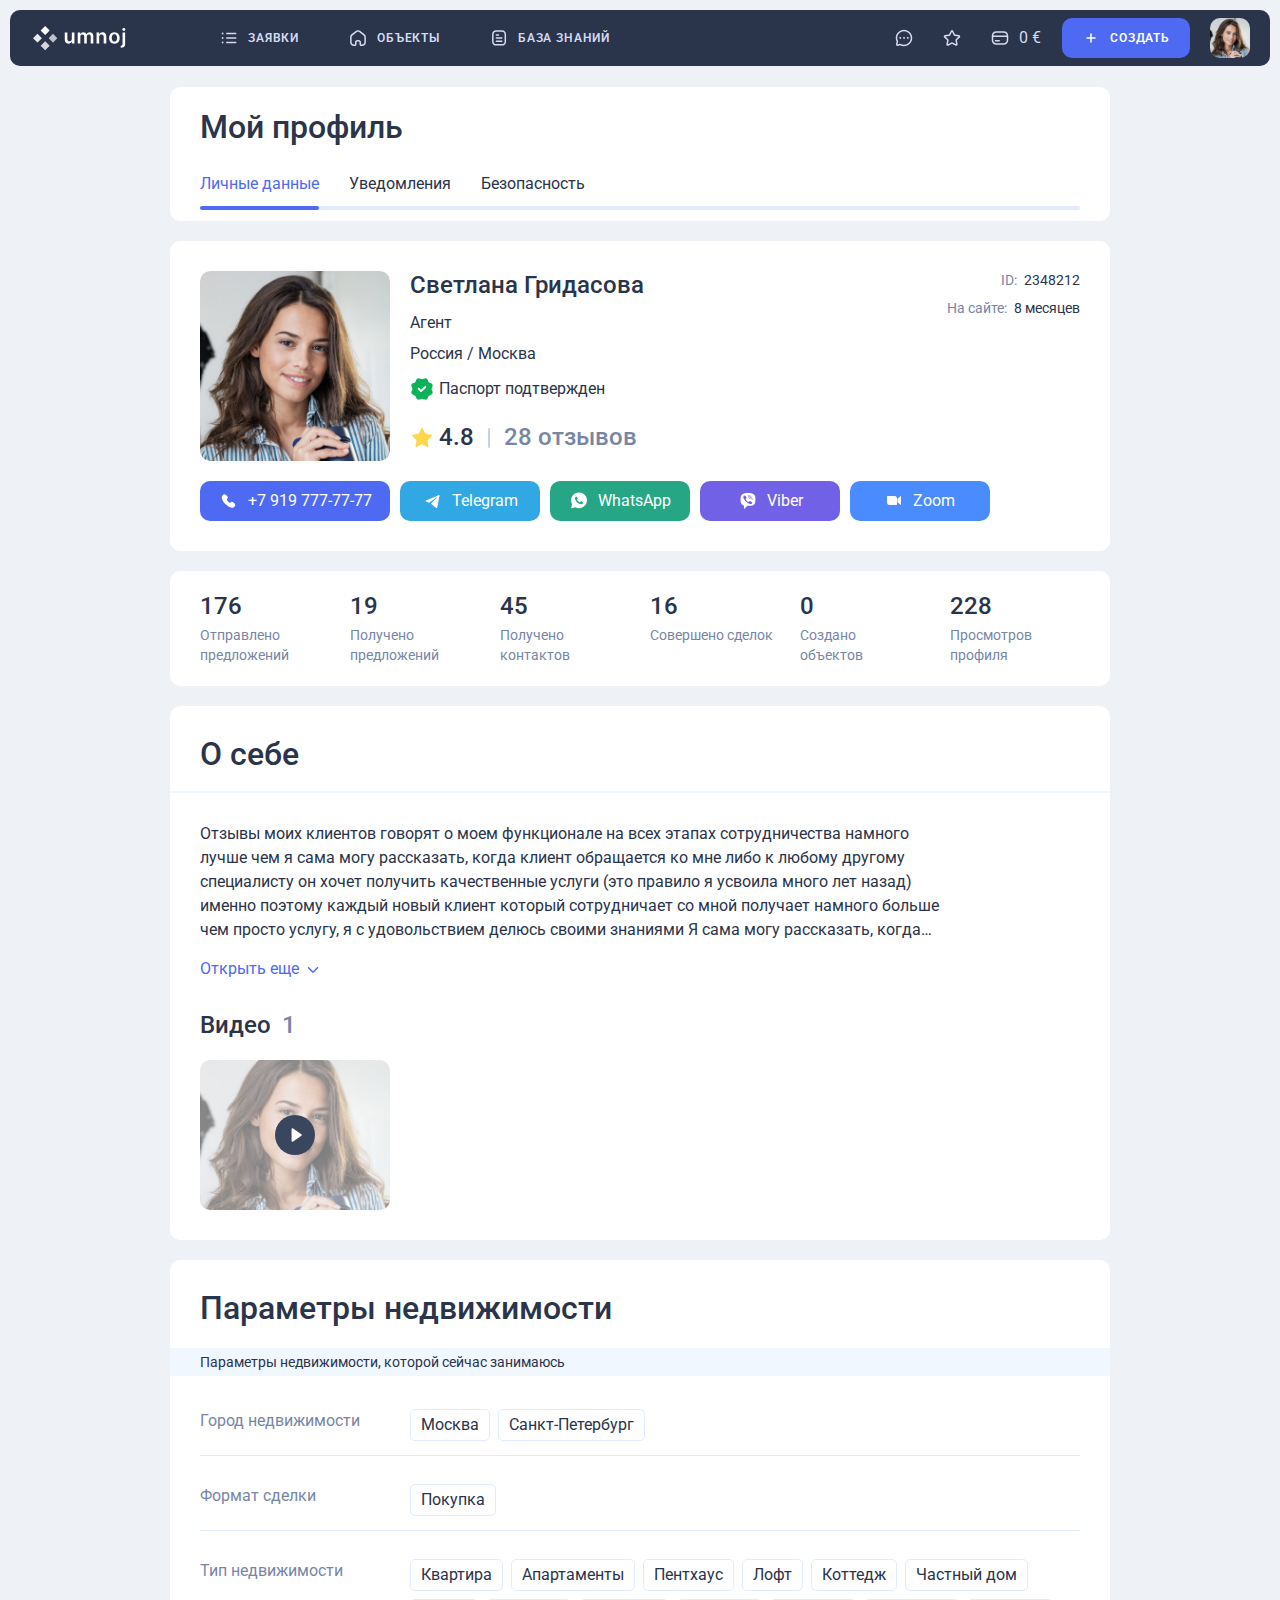
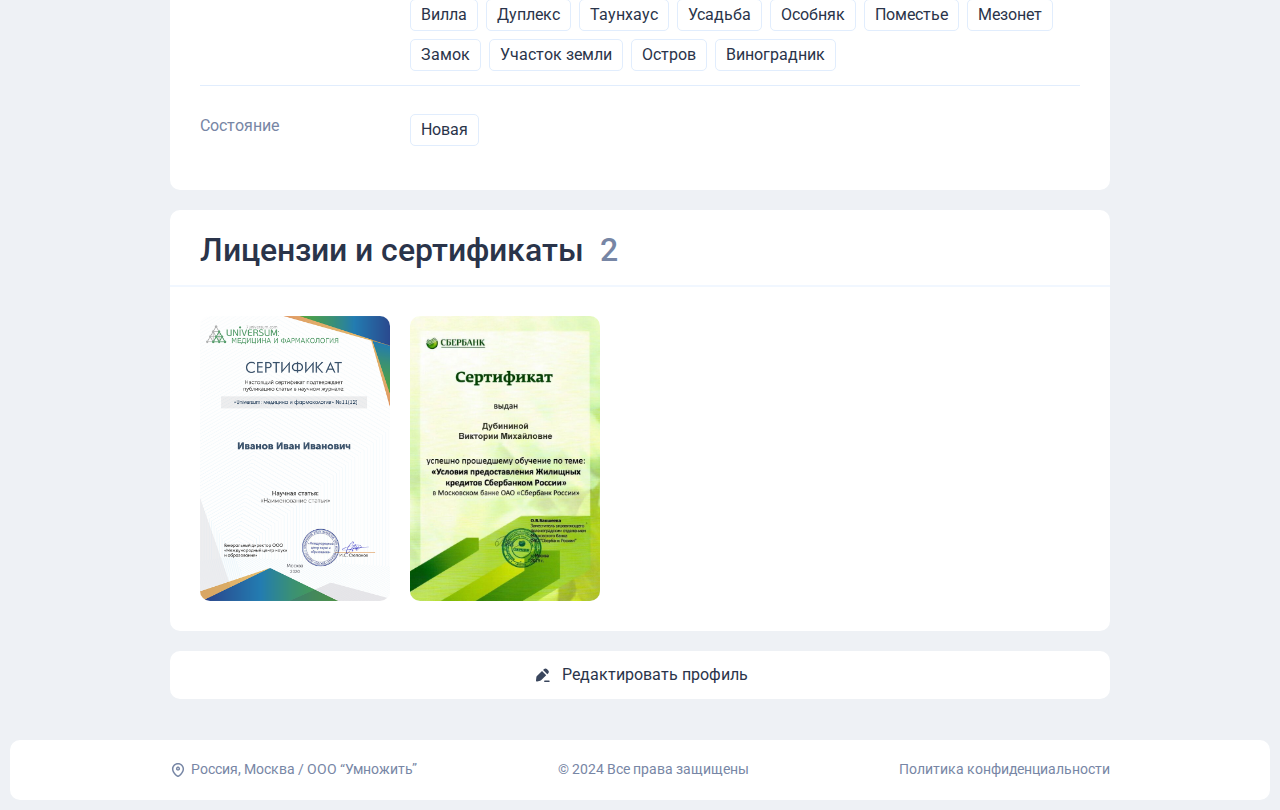
==== commit 9e78384e: "active" ====
--- a/index.html
+++ b/index.html
@@ -262,14 +262,14 @@
           <div class="wrapper">
             <h3>Мой профиль</h3>
             <ul>
-              <li class="personal-data-btn ">Личные данные</li>
+              <li class="personal-data-btn active">Личные данные</li>
               <li class="notifications-btn">Уведомления</li>
-              <li class="safety-btn active">Безопасность</li>
+              <li class="safety-btn ">Безопасность</li>
             </ul>
           </div>
         </div>
       </section>
-      <div class="safety active">
+      <div class="safety ">
         <section class="">
           <div class="container">
             <div class="wrapper">
@@ -353,7 +353,7 @@
           </div>
         </section>
       </div>
-      <div class="personal-data ">
+      <div class="personal-data active">
         <section class="info-profile">
           <div class="container">
             <div class="wrapper">
